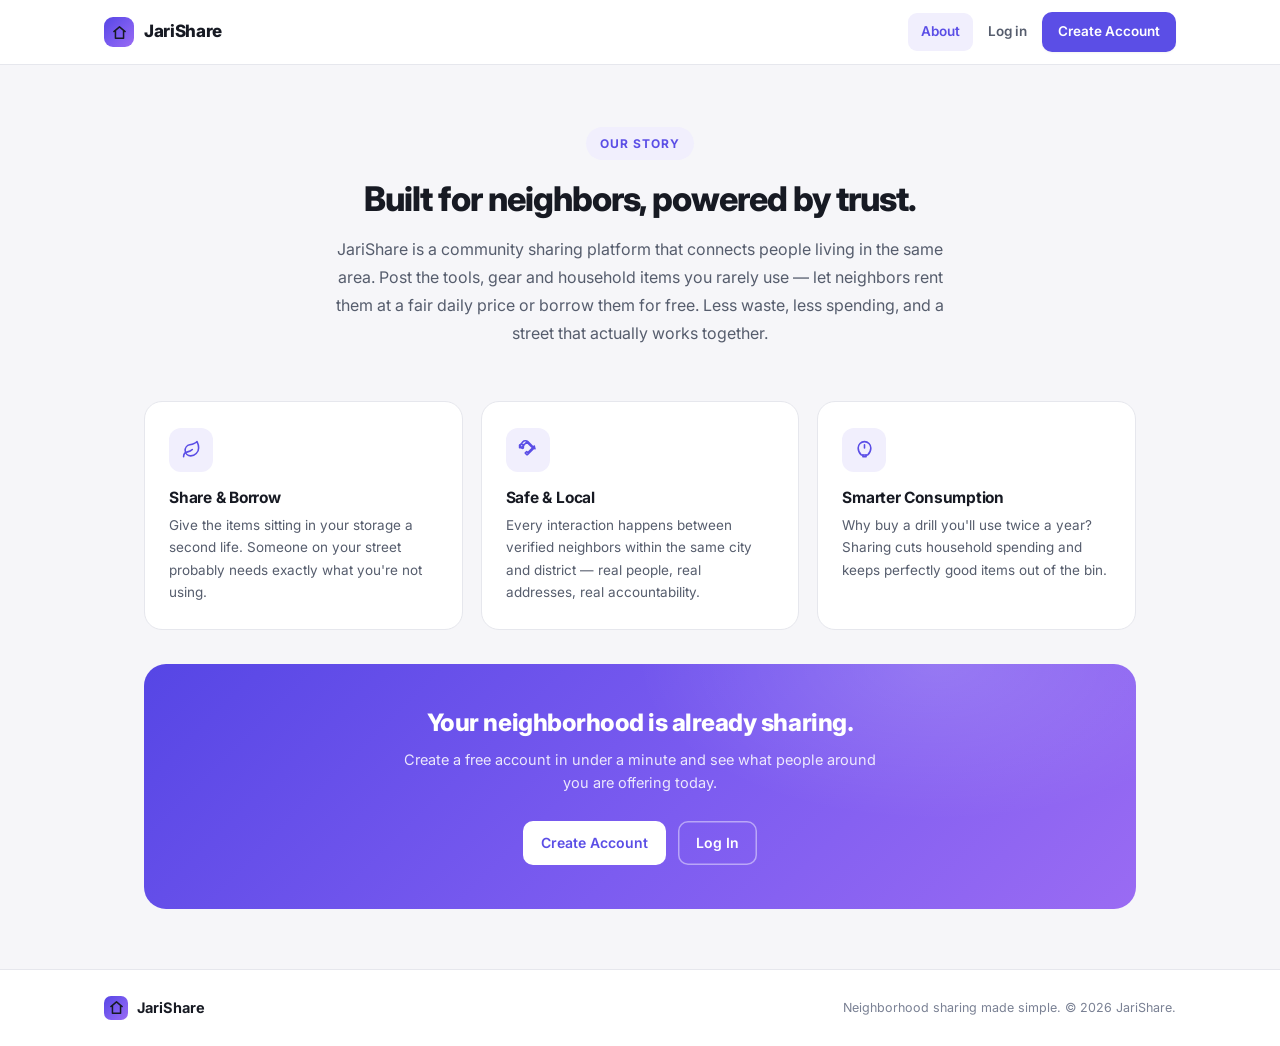
==== about.html @ c6f2d4e0 "Redesign JariShare UI/UX: professional design system, toast/modal flows, working item lifecycle" ====
<!DOCTYPE html>
<html lang="en" dir="ltr">
<head>
  <meta charset="UTF-8">
  <meta name="viewport" content="width=device-width, initial-scale=1.0">
  <title>JariShare — About</title>
  <link rel="icon" href="data:image/svg+xml,%3Csvg xmlns='http://www.w3.org/2000/svg' viewBox='0 0 32 32'%3E%3Crect width='32' height='32' rx='8' fill='%235B4EE6'/%3E%3Cpath d='M8 14.5 16 8l8 6.5M10.5 13.5V24h11V13.5' stroke='white' stroke-width='2.2' fill='none' stroke-linecap='round' stroke-linejoin='round'/%3E%3C/svg%3E">
  <link rel="preconnect" href="https://fonts.googleapis.com">
  <link rel="preconnect" href="https://fonts.gstatic.com" crossorigin>
  <link href="https://fonts.googleapis.com/css2?family=Inter:wght@400;500;600;700;800&display=swap" rel="stylesheet">
  <link rel="stylesheet" href="style.css">
</head>
<body>

  <main style="width:100%;max-width:1040px;margin:0 auto;padding:10px 24px 60px;flex:1">

    <!-- Hero -->
    <section class="about-hero">
      <span class="about-kicker">Our Story</span>
      <h1 class="about-title">Built for neighbors, powered by trust.</h1>
      <p class="about-lead">
        JariShare is a community sharing platform that connects people living in the same area.
        Post the tools, gear and household items you rarely use — let neighbors rent them at a fair
        daily price or borrow them for free. Less waste, less spending, and a street that actually works together.
      </p>
    </section>

    <!-- Values -->
    <section class="values-grid">
      <div class="value-card">
        <div class="value-icon">
          <svg width="19" height="19" viewBox="0 0 24 24" fill="none" stroke="currentColor" stroke-width="2" stroke-linecap="round" stroke-linejoin="round"><path d="M11 20A7 7 0 0 1 9.8 6.1C15.5 5 17 4.48 19 2c1 2 2 4.18 2 8 0 5.5-4.78 10-10 10Z"/><path d="M2 21c0-3 1.85-5.36 5.08-6C9.5 14.52 12 13 13 12"/></svg>
        </div>
        <h3 class="value-title">Share &amp; Borrow</h3>
        <p class="value-text">Give the items sitting in your storage a second life. Someone on your street probably needs exactly what you're not using.</p>
      </div>

      <div class="value-card">
        <div class="value-icon">
          <svg width="19" height="19" viewBox="0 0 24 24" fill="none" stroke="currentColor" stroke-width="2" stroke-linecap="round" stroke-linejoin="round"><path d="M3.09 5.75c-.62 0-1.13.45-1.13 1 0 .23.09.45.26.62l2.96 2.96c.17.17.39.26.62.26.55 0 1-.51 1-1.13V5.75Z"/><path d="m21.44 11.05-9-9C11.99 1.6 10.91 1 9.5 1h-.55C7.78 1 6.8 1.5 6.19 2.28L2 7.5V9.75h2.25L11 2.5l7.5 7.5-6 6-1.5-1.5-1.94 1.94 1.72 1.72c.4.39 1.03.39 1.42 0l8.24-8.24c.55-.55.55-1.87 0-2.37Z"/></svg>
        </div>
        <h3 class="value-title">Safe &amp; Local</h3>
        <p class="value-text">Every interaction happens between verified neighbors within the same city and district — real people, real addresses, real accountability.</p>
      </div>

      <div class="value-card">
        <div class="value-icon">
          <svg width="19" height="19" viewBox="0 0 24 24" fill="none" stroke="currentColor" stroke-width="2" stroke-linecap="round" stroke-linejoin="round"><path d="M12 2a8 8 0 0 0-8 8c0 4 2 7 4 9h8c2-2 4-5 4-9a8 8 0 0 0-8-8Z"/><path d="M10 19v2h4v-2M12 6v4"/></svg>
        </div>
        <h3 class="value-title">Smarter Consumption</h3>
        <p class="value-text">Why buy a drill you'll use twice a year? Sharing cuts household spending and keeps perfectly good items out of the bin.</p>
      </div>
    </section>

    <!-- CTA -->
    <section class="about-cta">
      <h2 class="cta-title">Your neighborhood is already sharing.</h2>
      <p class="cta-text">Create a free account in under a minute and see what people around you are offering today.</p>
      <div class="cta-actions">
        <a class="btn cta-btn-light" href="register.html">Create Account</a>
        <a class="btn cta-btn-outline" href="login.html">Log In</a>
      </div>
    </section>

  </main>

  <script src="components.js"></script>
</body>
</html>
---- style.css ----
/* ==========================================================
   JariShare Design System
   Palette: indigo primary, neutral slate scale, soft elevation
   ========================================================== */

:root {
  /* Brand */
  --primary: #5B4EE6;
  --primary-hover: #4A3DD1;
  --primary-soft: #F1EFFD;
  --primary-border: #DCD8F7;
  --gradient-brand: linear-gradient(135deg, #5646E5 0%, #7C5CF0 55%, #9A6BF3 100%);

  /* Status */
  --success: #15803D;
  --success-soft: #E7F6EC;
  --warning: #B45309;
  --warning-soft: #FEF3E2;
  --danger: #DC2626;
  --danger-soft: #FDECEC;
  --danger-border: #F8C9C9;

  /* Neutrals */
  --bg: #F6F6F9;
  --surface: #FFFFFF;
  --surface-2: #F1F2F6;
  --text-900: #171A23;
  --text-700: #3A3F4C;
  --text-600: #565D6D;
  --text-500: #7A8194;
  --text-400: #9AA1B0;
  --border: #E6E7ED;
  --border-strong: #D6D8E0;

  /* Elevation */
  --shadow-sm: 0 1px 2px rgba(23, 26, 35, 0.05);
  --shadow-md: 0 6px 18px rgba(23, 26, 35, 0.07);
  --shadow-lg: 0 14px 34px rgba(23, 26, 35, 0.11);
  --shadow-xl: 0 24px 60px rgba(37, 32, 79, 0.16);

  /* Shape */
  --r-sm: 8px;
  --r-md: 12px;
  --r-lg: 16px;
  --r-xl: 20px;
  --r-pill: 999px;

  --focus-ring: 0 0 0 3px rgba(91, 78, 230, 0.18);
}

* {
  margin: 0;
  padding: 0;
  box-sizing: border-box;
}

html { -webkit-text-size-adjust: 100%; }

body {
  font-family: "Inter", "Segoe UI", system-ui, -apple-system, sans-serif;
  background: var(--bg);
  color: var(--text-900);
  font-size: 15px;
  line-height: 1.6;
  -webkit-font-smoothing: antialiased;
  display: flex;
  flex-direction: column;
  min-height: 100vh;
}

img { display: block; max-width: 100%; }
a { color: var(--primary); }
button { font-family: inherit; }
h1, h2, h3, h4 { line-height: 1.25; letter-spacing: -0.015em; }

::selection { background: rgba(91, 78, 230, 0.2); }

/* ==========================================================
   Layout helpers
   ========================================================== */
.page-shell {
  width: 100%;
  max-width: 1040px;
  margin: 0 auto;
  padding: 34px 24px 60px;
  flex: 1;
}

.page-header {
  display: flex;
  align-items: flex-end;
  justify-content: space-between;
  gap: 18px;
  margin-bottom: 26px;
  flex-wrap: wrap;
}

.page-title { font-size: 26px; font-weight: 800; color: var(--text-900); }
.page-subtitle { font-size: 14px; color: var(--text-500); margin-top: 5px; max-width: 560px; }
.back-link {
  display: inline-flex; align-items: center; gap: 6px;
  font-size: 13px; font-weight: 600; color: var(--text-500);
  text-decoration: none; margin-bottom: 14px; transition: color .15s;
}
.back-link:hover { color: var(--primary); }

/* ==========================================================
   Buttons
   ========================================================== */
.btn {
  display: inline-flex; align-items: center; justify-content: center; gap: 8px;
  border: 0; cursor: pointer; text-decoration: none;
  padding: 11px 18px; border-radius: 10px;
  font-size: 14px; font-weight: 600; letter-spacing: 0;
  transition: background .18s, color .18s, border-color .18s, box-shadow .18s, transform .1s;
  white-space: nowrap;
}
.btn:active { transform: translateY(1px); }
.btn:focus-visible { outline: none; box-shadow: var(--focus-ring); }

.btn-primary { background: var(--primary); color: #fff; }
.btn-primary:hover { background: var(--primary-hover); box-shadow: var(--shadow-md); }
.btn-outline { background: var(--surface); color: var(--text-700); border: 1px solid var(--border-strong); }
.btn-outline:hover { border-color: var(--primary); color: var(--primary); background: var(--primary-soft); }
.btn-ghost { background: transparent; color: var(--text-600); }
.btn-ghost:hover { background: var(--surface-2); color: var(--text-900); }
.btn-danger { background: var(--danger-soft); color: var(--danger); }
.btn-danger:hover { background: #FAD9D9; }
.btn-danger-solid { background: var(--danger); color: #fff; }
.btn-danger-solid:hover { background: #C11C1C; box-shadow: var(--shadow-md); }
.btn-lg { padding: 13px 22px; font-size: 15px; border-radius: 12px; }
.btn-sm { padding: 8px 14px; font-size: 13px; border-radius: 9px; }
.btn-block { width: 100%; }

/* ==========================================================
   Forms
   ========================================================== */
.field { margin-bottom: 16px; }
.label { display: block; font-size: 13px; font-weight: 600; color: var(--text-800, #26292f); margin-bottom: 7px; }
.label .req { color: var(--text-400); font-weight: 500; }

.input, .select, .textarea {
  width: 100%; padding: 11px 13px;
  border: 1px solid var(--border-strong); border-radius: 10px;
  background: #FBFBFD; color: var(--text-900);
  font-size: 14px; font-family: inherit; outline: none;
  transition: border-color .18s, box-shadow .18s, background .18s;
}
.textarea { resize: vertical; min-height: 92px; }
.input:focus, .select:focus, .textarea:focus {
  background: #fff; border-color: var(--primary); box-shadow: var(--focus-ring);
}
.input::placeholder, .textarea::placeholder { color: var(--text-400); }

.select {
  appearance: none;
  background-image: url("data:image/svg+xml,%3Csvg xmlns='http://www.w3.org/2000/svg' width='12' height='12' viewBox='0 0 24 24' fill='none' stroke='%237A8194' stroke-width='2.5' stroke-linecap='round' stroke-linejoin='round'%3E%3Cpath d='m6 9 6 6 6-6'/%3E%3C/svg%3E");
  background-repeat: no-repeat;
  background-position: right 13px center;
  padding-right: 36px;
}

.input-grid { display: grid; grid-template-columns: 1fr 1fr; gap: 14px; }
.hint { font-size: 12px; color: var(--text-500); margin-top: 6px; }

/* ==========================================================
   Cards & shared surfaces
   ========================================================== */
.card {
  background: var(--surface);
  border: 1px solid var(--border);
  border-radius: var(--r-lg);
  box-shadow: var(--shadow-sm);
}

/* ==========================================================
   Navbar (injected by components.js)
   ========================================================== */
.navbar {
  position: sticky; top: 0; z-index: 900;
  background: rgba(255, 255, 255, 0.92);
  backdrop-filter: blur(10px);
  border-bottom: 1px solid var(--border);
}
.navbar-inner {
  max-width: 1120px; margin: 0 auto; padding: 0 24px;
  height: 64px; display: flex; align-items: center; justify-content: space-between; gap: 18px;
}
.nav-brand {
  display: inline-flex; align-items: center; gap: 10px;
  font-size: 17px; font-weight: 800; color: var(--text-900); text-decoration: none;
  letter-spacing: -0.02em;
}
.brand-mark {
  width: 30px; height: 30px; border-radius: 9px;
  background: var(--gradient-brand);
  display: grid; place-items: center; flex: none;
}
.nav-links { display: flex; align-items: center; gap: 2px; flex-wrap: wrap; }
.nav-link {
  padding: 8px 13px; border-radius: 9px;
  font-size: 13.5px; font-weight: 600; color: var(--text-600); text-decoration: none;
  transition: color .15s, background .15s;
}
.nav-link:hover { color: var(--primary); background: var(--primary-soft); }
.nav-link.active { color: var(--primary); background: var(--primary-soft); }
.nav-logout {
  padding: 8px 13px; border-radius: 9px; border: 0; background: none; cursor: pointer;
  font-size: 13.5px; font-weight: 600; color: var(--text-500); transition: color .15s, background .15s;
  font-family: inherit;
}
.nav-logout:hover { color: var(--danger); background: var(--danger-soft); }
.btn-nav-add {
  padding: 9px 16px; border-radius: 10px;
  background: var(--primary); color: #fff !important;
  font-size: 13.5px; font-weight: 600; text-decoration: none;
  transition: background .18s, box-shadow .18s;
  box-shadow: var(--shadow-sm);
}
.btn-nav-add:hover { background: var(--primary-hover); box-shadow: var(--shadow-md); color: #fff !important; }
.nav-divider { width: 1px; height: 22px; background: var(--border); margin: 0 8px; }

/* ==========================================================
   Footer (injected by components.js)
   ========================================================== */
.footer { background: var(--surface); border-top: 1px solid var(--border); margin-top: auto; }
.footer-inner {
  max-width: 1120px; margin: 0 auto; padding: 26px 24px;
  display: flex; align-items: center; justify-content: space-between; gap: 14px; flex-wrap: wrap;
}
.footer-brand { display: inline-flex; align-items: center; gap: 9px; font-weight: 700; font-size: 14.5px; color: var(--text-900); }
.footer-brand .brand-mark { width: 24px; height: 24px; border-radius: 7px; }
.footer-copy { font-size: 12.5px; color: var(--text-500); }

/* ==========================================================
   Toasts (injected by components.js)
   ========================================================== */
.toast-wrap {
  position: fixed; top: 78px; right: 22px; z-index: 1400;
  display: flex; flex-direction: column; gap: 10px; pointer-events: none;
}
.toast {
  display: flex; align-items: flex-start; gap: 11px;
  min-width: 280px; max-width: 360px;
  background: var(--surface); border: 1px solid var(--border);
  border-radius: 13px; box-shadow: var(--shadow-lg);
  padding: 13px 15px;
  animation: toast-in .28s cubic-bezier(.2, .9, .3, 1.2);
  pointer-events: auto;
}
.toast.leaving { animation: toast-out .24s ease forwards; }
.toast-icon {
  width: 22px; height: 22px; border-radius: 50%; flex: none;
  display: grid; place-items: center; margin-top: 1px;
}
.toast-msg { font-size: 13.5px; font-weight: 500; color: var(--text-700); line-height: 1.45; }
.toast-success .toast-icon { background: var(--success-soft); color: var(--success); }
.toast-error .toast-icon { background: var(--danger-soft); color: var(--danger); }
.toast-info .toast-icon { background: var(--primary-soft); color: var(--primary); }
@keyframes toast-in { from { opacity: 0; transform: translateY(-8px) scale(.97); } to { opacity: 1; transform: none; } }
@keyframes toast-out { to { opacity: 0; transform: translateY(-6px); } }

/* ==========================================================
   Modal confirm (injected by components.js)
   ========================================================== */
.modal-overlay {
  position: fixed; inset: 0; z-index: 1500;
  background: rgba(18, 16, 40, 0.5);
  display: grid; place-items: center; padding: 20px;
  animation: fade-in .16s ease;
}
.modal-card {
  width: min(420px, 100%);
  background: var(--surface); border-radius: 18px;
  box-shadow: var(--shadow-xl);
  padding: 26px;
  animation: modal-in .2s cubic-bezier(.2, .9, .3, 1.15);
}
.modal-title { font-size: 17px; font-weight: 700; color: var(--text-900); }
.modal-text { font-size: 14px; color: var(--text-600); margin-top: 9px; line-height: 1.6; }
.modal-actions { display: flex; justify-content: flex-end; gap: 10px; margin-top: 24px; }
@keyframes fade-in { from { opacity: 0; } }
@keyframes modal-in { from { opacity: 0; transform: translateY(10px) scale(.98); } to { opacity: 1; transform: none; } }

/* ==========================================================
   Auth pages — Register & Login (split card)
   ========================================================== */
.auth-page {
  min-height: 100vh;
  display: grid; place-items: center;
  padding: 40px 20px;
  background:
    radial-gradient(900px 420px at 85% -10%, rgba(122, 92, 243, 0.14), transparent 60%),
    radial-gradient(700px 380px at 8% 110%, rgba(91, 78, 230, 0.10), transparent 55%),
    var(--bg);
}

.auth-card {
  display: flex;
  width: 100%; max-width: 960px;
  background: var(--surface);
  border: 1px solid var(--border);
  border-radius: 24px; overflow: hidden;
  box-shadow: var(--shadow-xl);
}

.auth-banner {
  flex: 1;
  background: var(--gradient-brand);
  color: #fff;
  padding: 46px 42px;
  display: flex; flex-direction: column;
  position: relative;
}
.auth-banner::after {
  content: ""; position: absolute; inset: 0;
  background: radial-gradient(420px 260px at 90% 0%, rgba(255,255,255,.14), transparent 65%);
  pointer-events: none;
}
.auth-brand {
  display: inline-flex; align-items: center; gap: 10px;
  font-size: 19px; font-weight: 800; letter-spacing: -0.02em;
  position: relative; z-index: 1;
}
.auth-brand .brand-mark { background: rgba(255,255,255,.18); width: 32px; height: 32px; border-radius: 10px; }
.auth-banner-main { margin-top: auto; position: relative; z-index: 1; }
.auth-banner-title { font-size: 25px; font-weight: 800; letter-spacing: -0.02em; margin-bottom: 10px; }
.auth-banner-text { font-size: 14.5px; line-height: 1.65; color: rgba(255,255,255,.88); max-width: 300px; }
.auth-points { list-style: none; margin-top: 26px; display: flex; flex-direction: column; gap: 13px; position: relative; z-index: 1; }
.auth-points li { display: flex; align-items: flex-start; gap: 10px; font-size: 13.5px; font-weight: 500; color: rgba(255,255,255,.94); }
.point-icon {
  width: 19px; height: 19px; border-radius: 50%; flex: none; margin-top: 1px;
  background: rgba(255,255,255,.18);
  display: grid; place-items: center;
}
.auth-banner-foot { margin-top: 34px; font-size: 12px; color: rgba(255,255,255,.66); position: relative; z-index: 1; }

.auth-form-side {
  flex: 1.1;
  padding: 46px 46px 40px;
  display: flex; flex-direction: column; justify-content: center;
}
.auth-title { font-size: 23px; font-weight: 800; color: var(--text-900); letter-spacing: -0.02em; }
.auth-subtitle { font-size: 14px; color: var(--text-500); margin: 6px 0 26px; }
.auth-alt {
  margin-top: 22px; font-size: 13.5px; color: var(--text-500); text-align: center;
}
.auth-alt a { color: var(--primary); font-weight: 600; text-decoration: none; }
.auth-alt a:hover { text-decoration: underline; }

/* ==========================================================
   Add Item page
   ========================================================== */
.form-card {
  width: 100%; max-width: 720px;
  margin: 0 auto;
  background: var(--surface);
  border: 1px solid var(--border);
  border-radius: var(--r-xl);
  box-shadow: var(--shadow-sm);
  padding: 32px;
}

.upload-box {
  border: 2px dashed #C9C2F4;
  background: #F8F7FF;
  border-radius: var(--r-lg);
  padding: 34px 20px;
  text-align: center;
  cursor: pointer;
  transition: border-color .18s, background .18s;
  display: block;
  margin-bottom: 16px;
}
.upload-box:hover, .upload-box.dragging { border-color: var(--primary); background: #F0EDFF; }
.upload-icon {
  width: 44px; height: 44px; margin: 0 auto 12px;
  border-radius: 50%;
  background: var(--primary-soft); color: var(--primary);
  display: grid; place-items: center;
}
.upload-title { font-size: 14px; font-weight: 700; color: var(--primary); }
.upload-hint { font-size: 12.5px; color: var(--text-500); margin-top: 5px; }
.preview-row { display: flex; align-items: center; gap: 12px; margin: -6px 0 18px; }
.image-preview {
  width: 88px; height: 88px;
  border-radius: var(--r-md); object-fit: cover;
  border: 1px solid var(--border);
  background: var(--surface-2);
}
.preview-name { font-size: 13px; font-weight: 600; color: var(--text-700); }
.preview-meta { font-size: 12px; color: var(--text-500); margin-top: 3px; }

/* ==========================================================
   My Items page
   ========================================================== */
.tabs {
  display: inline-flex;
  background: var(--surface-2);
  border-radius: 12px;
  padding: 4px; gap: 2px;
  margin-bottom: 22px;
}
.tab {
  border: 0; background: transparent; cursor: pointer;
  padding: 8px 16px; border-radius: 9px;
  font-size: 13px; font-weight: 600; color: var(--text-600);
  transition: color .15s;
  display: inline-flex; align-items: center; gap: 7px;
  font-family: inherit;
}
.tab:hover { color: var(--text-900); }
.tab.active { background: var(--surface); color: var(--text-900); box-shadow: var(--shadow-sm); }
.tab .dot { width: 8px; height: 8px; border-radius: 50%; display: inline-block; }
.dot-all { background: var(--text-400); }
.dot-active { background: #22C55E; }
.dot-pending { background: #F59E0B; }
.dot-unavailable { background: #B6BCC9; }

.items-list { display: flex; flex-direction: column; gap: 12px; }
.item-card {
  display: flex; align-items: center; gap: 16px;
  background: var(--surface);
  border: 1px solid var(--border);
  border-radius: var(--r-lg);
  padding: 14px 16px;
  transition: box-shadow .18s, border-color .18s;
}
.item-card:hover { border-color: var(--primary-border); box-shadow: var(--shadow-md); }
.item-thumb {
  width: 64px; height: 64px; flex: none;
  border-radius: var(--r-md); object-fit: cover;
  background: var(--surface-2);
  border: 1px solid var(--border);
}
.item-info { flex: 1; min-width: 0; }
.item-name { font-size: 15px; font-weight: 700; color: var(--text-900); overflow: hidden; text-overflow: ellipsis; white-space: nowrap; }
.item-price { font-size: 13px; font-weight: 700; color: var(--primary); margin-top: 3px; }
.item-cat { font-size: 12px; color: var(--text-500); margin-top: 2px; }

.status-select {
  border: 0; cursor: pointer;
  padding: 8px 32px 8px 30px;
  border-radius: var(--r-pill);
  font-size: 12.5px; font-weight: 700; font-family: inherit;
  appearance: none;
  background-repeat: no-repeat;
  background-position: right 12px center;
  background-size: 11px;
  transition: filter .15s;
}
.status-select:hover { filter: brightness(.97); }
.status-select:focus-visible { outline: none; box-shadow: var(--focus-ring); }
.st-active {
  background-color: var(--success-soft); color: var(--success);
  background-image: url("data:image/svg+xml,%3Csvg xmlns='http://www.w3.org/2000/svg' width='11' height='11' viewBox='0 0 24 24' fill='none' stroke='%2315803D' stroke-width='3' stroke-linecap='round' stroke-linejoin='round'%3E%3Cpath d='m6 9 6 6 6-6'/%3E%3C/svg%3E");
}
.st-pending {
  background-color: var(--warning-soft); color: var(--warning);
  background-image: url("data:image/svg+xml,%3Csvg xmlns='http://www.w3.org/2000/svg' width='11' height='11' viewBox='0 0 24 24' fill='none' stroke='%23B45309' stroke-width='3' stroke-linecap='round' stroke-linejoin='round'%3E%3Cpath d='m6 9 6 6 6-6'/%3E%3C/svg%3E");
}
.st-unavailable {
  background-color: #EEF0F4; color: #5B6472;
  background-image: url("data:image/svg+xml,%3Csvg xmlns='http://www.w3.org/2000/svg' width='11' height='11' viewBox='0 0 24 24' fill='none' stroke='%235B6472' stroke-width='3' stroke-linecap='round' stroke-linejoin='round'%3E%3Cpath d='m6 9 6 6 6-6'/%3E%3C/svg%3E");
}

.item-actions { display: flex; gap: 8px; }
.icon-btn {
  width: 34px; height: 34px; flex: none;
  border: 1px solid var(--border-strong); border-radius: 10px;
  background: var(--surface); color: var(--text-500);
  display: grid; place-items: center;
  cursor: pointer; transition: color .15s, border-color .15s, background .15s;
}
.icon-btn:hover { color: var(--primary); border-color: var(--primary-border); background: var(--primary-soft); }
.icon-btn.danger:hover { color: var(--danger); border-color: var(--danger-border); background: var(--danger-soft); }
.icon-btn:focus-visible { outline: none; box-shadow: var(--focus-ring); }

/* Empty state */
.empty-state {
  border: 1.5px dashed var(--border-strong);
  border-radius: var(--r-lg);
  background: rgba(255, 255, 255, 0.6);
  padding: 48px 24px;
  text-align: center;
}
.empty-icon {
  width: 52px; height: 52px; margin: 0 auto 14px;
  border-radius: 50%;
  background: var(--surface-2); color: var(--text-400);
  display: grid; place-items: center;
}
.empty-title { font-size: 15.5px; font-weight: 700; color: var(--text-800, #26292f); }
.empty-text { font-size: 13.5px; color: var(--text-500); margin-top: 6px; }
.empty-action { margin-top: 20px; }

/* ==========================================================
   Dashboard
   ========================================================== */
.dash {
  display: flex;
  width: 100%;
  max-width: 1120px; margin: 0 auto;
  padding: 0 24px;
  gap: 30px;
  flex: 1;
  min-height: calc(100vh - 65px);
}
.sidebar {
  width: 246px; flex: none;
  padding: 26px 0 30px;
  display: flex; flex-direction: column;
}
.side-user { display: flex; align-items: center; gap: 12px; padding: 0 4px 20px; border-bottom: 1px solid var(--border); margin-bottom: 14px; }
.side-avatar {
  width: 42px; height: 42px; flex: none;
  border-radius: 50%;
  background: var(--gradient-brand);
  color: #fff; font-size: 15px; font-weight: 700;
  display: grid; place-items: center;
}
.side-name { font-size: 14px; font-weight: 700; color: var(--text-900); }
.side-email { font-size: 12px; color: var(--text-500); overflow: hidden; text-overflow: ellipsis; max-width: 150px; }
.side-menu { display: flex; flex-direction: column; gap: 3px; }
.menu-item {
  display: flex; align-items: center; gap: 11px;
  padding: 10px 12px; border-radius: 10px;
  font-size: 13.5px; font-weight: 600; color: var(--text-700);
  text-decoration: none;
  transition: background .15s, color .15s;
}
.menu-item svg { flex: none; color: var(--text-500); transition: color .15s; }
.menu-item:hover { background: var(--surface-2); color: var(--text-900); }
.menu-item:hover svg { color: var(--text-700); }
.menu-item.active { background: var(--primary-soft); color: var(--primary); }
.menu-item.active svg { color: var(--primary); }
.side-logout {
  margin-top: auto;
  display: flex; align-items: center; gap: 11px;
  padding: 10px 12px; border-radius: 10px;
  font-size: 13.5px; font-weight: 600;
  color: var(--text-500); background: none; border: 0; cursor: pointer;
  transition: background .15s, color .15s;
  font-family: inherit;
}
.side-logout:hover { background: var(--danger-soft); color: var(--danger); }

.dash-main { flex: 1; padding: 26px 0 50px; min-width: 0; }
.dash-title { font-size: 25px; font-weight: 800; color: var(--text-900); letter-spacing: -0.02em; }
.dash-subtitle { font-size: 14px; color: var(--text-500); margin: 5px 0 26px; }

.stats-grid {
  display: grid; grid-template-columns: repeat(3, 1fr); gap: 16px;
  margin-bottom: 26px;
}
.stat-card {
  background: var(--surface);
  border: 1px solid var(--border);
  border-radius: var(--r-lg);
  padding: 20px;
  display: flex; flex-direction: column; gap: 12px;
  transition: box-shadow .18s, border-color .18s;
}
.stat-card:hover { border-color: var(--primary-border); box-shadow: var(--shadow-md); }
.stat-head { display: flex; align-items: center; justify-content: space-between; }
.stat-label { font-size: 12.5px; font-weight: 600; color: var(--text-500); }
.stat-icon {
  width: 38px; height: 38px; border-radius: 11px;
  display: grid; place-items: center;
}
.stat-icon.primary { background: var(--primary-soft); color: var(--primary); }
.stat-icon.success { background: var(--success-soft); color: var(--success); }
.stat-icon.warning { background: var(--warning-soft); color: var(--warning); }
.stat-value { font-size: 28px; font-weight: 800; color: var(--text-900); letter-spacing: -0.02em; }
.stat-note { font-size: 12px; color: var(--text-400); }

.activity-card {
  background: var(--surface);
  border: 1px solid var(--border);
  border-radius: var(--r-lg);
  padding: 22px 24px;
}
.activity-head { display: flex; align-items: center; justify-content: space-between; margin-bottom: 8px; }
.activity-title { font-size: 15px; font-weight: 700; color: var(--text-900); }
.activity-link { font-size: 12.5px; font-weight: 600; color: var(--primary); text-decoration: none; }
.activity-row {
  display: flex; align-items: flex-start; gap: 12px;
  padding: 13px 0; border-bottom: 1px solid var(--border);
}
.activity-row:last-child { border-bottom: 0; }
.act-dot { width: 8px; height: 8px; border-radius: 50%; background: var(--primary); flex: none; margin-top: 7px; }
.act-text { font-size: 13.5px; color: var(--text-700); line-height: 1.5; }
.act-time { font-size: 12px; color: var(--text-400); margin-top: 2px; }

/* ==========================================================
   Messages & notifications
   ========================================================== */
.msg-row {
  display: flex; align-items: flex-start; gap: 14px;
  padding: 15px 4px;
  border-bottom: 1px solid var(--border);
}
.msg-row:last-child { border-bottom: 0; }
.msg-avatar {
  width: 42px; height: 42px; flex: none;
  border-radius: 50%;
  background: var(--surface-2);
  color: var(--text-600); font-size: 14px; font-weight: 700;
  display: grid; place-items: center;
}
.msg-avatar.accent { background: var(--primary-soft); color: var(--primary); }
.msg-body { flex: 1; min-width: 0; }
.msg-name { font-size: 14px; font-weight: 700; color: var(--text-900); }
.msg-text { font-size: 13.5px; color: var(--text-600); margin-top: 3px; line-height: 1.5; }
.msg-time { font-size: 12px; color: var(--text-400); margin-top: 4px; }

.panels-note { font-size: 12.5px; color: var(--text-400); margin-top: 18px; text-align: center; }

/* ==========================================================
   About page
   ========================================================== */
.about-hero { text-align: center; padding: 52px 0 44px; }
.about-kicker {
  display: inline-flex; align-items: center; gap: 7px;
  font-size: 12px; font-weight: 700; letter-spacing: .08em; text-transform: uppercase;
  color: var(--primary);
  background: var(--primary-soft);
  padding: 7px 14px; border-radius: var(--r-pill);
  margin-bottom: 18px;
}
.about-title { font-size: 34px; font-weight: 800; letter-spacing: -0.03em; color: var(--text-900); }
.about-lead { font-size: 16px; color: var(--text-600); max-width: 640px; margin: 14px auto 0; line-height: 1.75; }

.values-grid {
  display: grid; grid-template-columns: repeat(3, 1fr); gap: 18px;
  margin: 10px 0 34px;
}
.value-card {
  background: var(--surface);
  border: 1px solid var(--border);
  border-radius: 18px;
  padding: 26px 24px;
  transition: box-shadow .18s, border-color .18s, transform .18s;
}
.value-card:hover { border-color: var(--primary-border); box-shadow: var(--shadow-md); transform: translateY(-2px); }
.value-icon {
  width: 44px; height: 44px; border-radius: 12px;
  background: var(--primary-soft); color: var(--primary);
  display: grid; place-items: center;
  margin-bottom: 16px;
}
.value-title { font-size: 15.5px; font-weight: 700; color: var(--text-900); }
.value-text { font-size: 13.5px; color: var(--text-600); margin-top: 7px; line-height: 1.65; }

.about-cta {
  background: var(--gradient-brand);
  border-radius: 22px;
  padding: 44px 32px;
  text-align: center;
  color: #fff;
  position: relative; overflow: hidden;
}
.about-cta::after {
  content: ""; position: absolute; inset: 0;
  background: radial-gradient(500px 260px at 80% 0%, rgba(255,255,255,.16), transparent 60%);
  pointer-events: none;
}
.cta-title { font-size: 24px; font-weight: 800; letter-spacing: -0.02em; position: relative; }
.cta-text { font-size: 14.5px; color: rgba(255,255,255,.86); margin: 10px auto 0; max-width: 480px; position: relative; }
.cta-actions { display: flex; justify-content: center; gap: 12px; margin-top: 26px; position: relative; }
.cta-btn-light { background: #fff; color: var(--primary); }
.cta-btn-light:hover { background: #F1EFFD; box-shadow: var(--shadow-lg); }
.cta-btn-outline {
  background: transparent; color: #fff;
  box-shadow: inset 0 0 0 1.5px rgba(255,255,255,.45);
}
.cta-btn-outline:hover { background: rgba(255,255,255,.12); }

/* ==========================================================
   Responsive
   ========================================================== */
[hidden] { display: none !important; }

@media (max-width: 960px) {
  .values-grid { grid-template-columns: 1fr; }
  .auth-card { flex-direction: column; max-width: 560px; }
  .auth-banner { padding: 32px 34px; }
  .auth-banner-main { margin-top: 18px; }
  .auth-points { margin-top: 18px; }
  .auth-banner-foot { margin-top: 26px; }
  .auth-form-side { padding: 34px 30px; }
  .stats-grid { grid-template-columns: 1fr; }
}

@media (max-width: 760px) {
  .navbar-inner { padding: 0 16px; height: auto; padding-top: 10px; padding-bottom: 10px; flex-wrap: wrap; }
  .dash { flex-direction: column; padding: 0 16px; gap: 0; }
  .sidebar { width: 100%; padding-top: 18px; border-bottom: 1px solid var(--border); }
  .side-menu { flex-direction: row; flex-wrap: wrap; gap: 6px; padding-bottom: 12px; }
  .side-user { border-bottom: 0; padding-bottom: 8px; }
  .dash-main { padding-top: 20px; }
  .page-shell { padding: 24px 16px 46px; }
  .input-grid { grid-template-columns: 1fr; }
  .item-card { flex-wrap: wrap; }
  .item-actions { width: 100%; justify-content: flex-end; }
  .toast-wrap { right: 12px; left: 12px; }
  .toast { max-width: none; }
}

@media (max-width: 520px) {
  .nav-links { gap: 0; }
  .navbar .nav-link { padding: 7px 9px; font-size: 12.5px; }
  .btn-nav-add { padding: 8px 12px; font-size: 12.5px; }
}
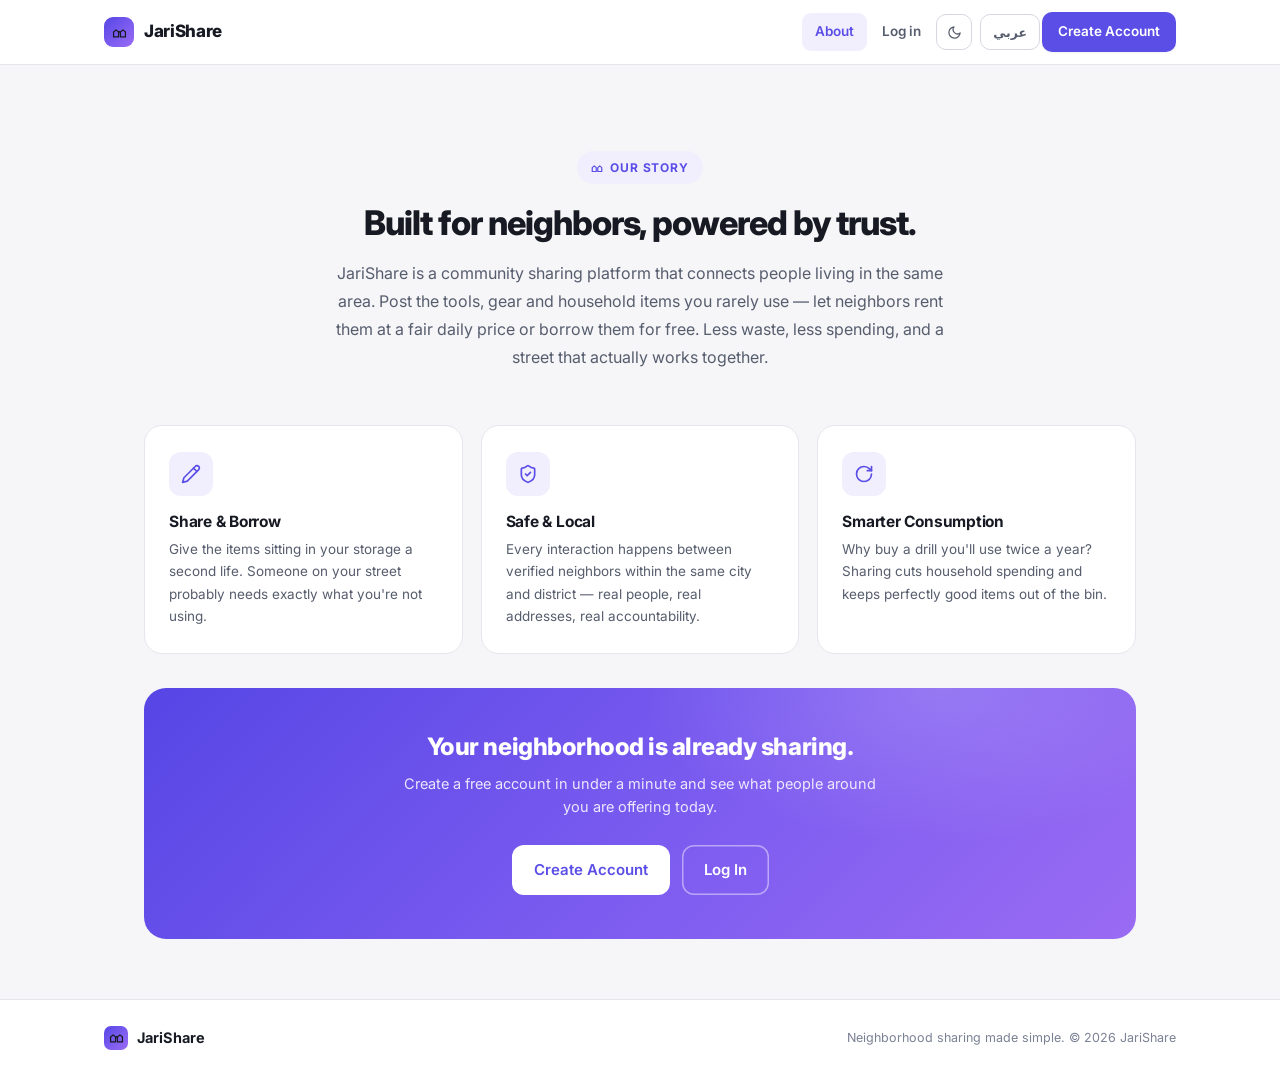
==== commit d62d304c: "Add dark/light theme, EN/AR translation with RTL, responsive nav and animated logo" ====
--- a/about.html
+++ b/about.html
@@ -4,63 +4,69 @@
   <meta charset="UTF-8">
   <meta name="viewport" content="width=device-width, initial-scale=1.0">
   <title>JariShare — About</title>
-  <link rel="icon" href="data:image/svg+xml,%3Csvg xmlns='http://www.w3.org/2000/svg' viewBox='0 0 32 32'%3E%3Crect width='32' height='32' rx='8' fill='%235B4EE6'/%3E%3Cpath d='M8 14.5 16 8l8 6.5M10.5 13.5V24h11V13.5' stroke='white' stroke-width='2.2' fill='none' stroke-linecap='round' stroke-linejoin='round'/%3E%3C/svg%3E">
+  <link rel="icon" href="data:image/svg+xml,%3Csvg xmlns='http://www.w3.org/2000/svg' viewBox='0 0 32 32'%3E%3Crect width='32' height='32' rx='8' fill='%235B4EE6'/%3E%3Cpath d='M6 16 16 8l10 8M10 15v9h12v-9' stroke='white' stroke-width='2.2' fill='none' stroke-linecap='round' stroke-linejoin='round'/%3E%3C/svg%3E">
+  <script>
+    /* Apply saved theme before first paint */
+    (function () {
+      try {
+        var t = localStorage.getItem("jariTheme");
+        if (t !== "dark" && t !== "light") t = window.matchMedia && window.matchMedia("(prefers-color-scheme: dark)").matches ? "dark" : "light";
+        document.documentElement.setAttribute("data-theme", t);
+      } catch (e) {}
+    })();
+  </script>
   <link rel="preconnect" href="https://fonts.googleapis.com">
   <link rel="preconnect" href="https://fonts.gstatic.com" crossorigin>
-  <link href="https://fonts.googleapis.com/css2?family=Inter:wght@400;500;600;700;800&display=swap" rel="stylesheet">
+  <link href="https://fonts.googleapis.com/css2?family=Cairo:wght@400;500;600;700;800&family=Inter:wght@400;500;600;700;800&display=swap" rel="stylesheet">
   <link rel="stylesheet" href="style.css">
+  <script src="lang.js"></script>
 </head>
 <body>
+  <main class="page-shell">
 
-  <main style="width:100%;max-width:1040px;margin:0 auto;padding:10px 24px 60px;flex:1">
+    <div class="about-hero">
+      <span class="about-kicker">
+        <svg width="12" height="12" viewBox="0 0 24 24" fill="none" stroke="currentColor" stroke-width="2.4" stroke-linecap="round" stroke-linejoin="round"><path d="M2.5 11.2 6.5 7.8l4 3.4V19h-8z"/><path d="M21.5 11.2 17.5 7.8l-4 3.4V19h8z"/></svg>
+        <span data-i18n="about.kicker">Our Story</span>
+      </span>
+      <h1 class="about-title" data-i18n="about.title">Built for neighbors, powered by trust.</h1>
+      <p class="about-lead" data-i18n="about.lead">JariShare is a community sharing platform that connects people living in the same area. Post the tools, gear and household items you rarely use — let neighbors rent them at a fair daily price or borrow them for free. Less waste, less spending, and a street that actually works together.</p>
+    </div>
 
-    <!-- Hero -->
-    <section class="about-hero">
-      <span class="about-kicker">Our Story</span>
-      <h1 class="about-title">Built for neighbors, powered by trust.</h1>
-      <p class="about-lead">
-        JariShare is a community sharing platform that connects people living in the same area.
-        Post the tools, gear and household items you rarely use — let neighbors rent them at a fair
-        daily price or borrow them for free. Less waste, less spending, and a street that actually works together.
-      </p>
-    </section>
+    <div class="values-grid">
+      <article class="value-card">
+        <span class="value-icon">
+          <svg width="20" height="20" viewBox="0 0 24 24" fill="none" stroke="currentColor" stroke-width="2" stroke-linecap="round" stroke-linejoin="round"><path d="M17 3a2.85 2.83 0 1 1 4 4L7.5 20.5 2 22l1.5-5.5Z"/><path d="m15 5 4 4"/></svg>
+        </span>
+        <h2 class="value-title" data-i18n="about.v1t">Share &amp; Borrow</h2>
+        <p class="value-text" data-i18n="about.v1d">Give the items sitting in your storage a second life. Someone on your street probably needs exactly what you're not using.</p>
+      </article>
 
-    <!-- Values -->
-    <section class="values-grid">
-      <div class="value-card">
-        <div class="value-icon">
-          <svg width="19" height="19" viewBox="0 0 24 24" fill="none" stroke="currentColor" stroke-width="2" stroke-linecap="round" stroke-linejoin="round"><path d="M11 20A7 7 0 0 1 9.8 6.1C15.5 5 17 4.48 19 2c1 2 2 4.18 2 8 0 5.5-4.78 10-10 10Z"/><path d="M2 21c0-3 1.85-5.36 5.08-6C9.5 14.52 12 13 13 12"/></svg>
-        </div>
-        <h3 class="value-title">Share &amp; Borrow</h3>
-        <p class="value-text">Give the items sitting in your storage a second life. Someone on your street probably needs exactly what you're not using.</p>
+      <article class="value-card">
+        <span class="value-icon">
+          <svg width="20" height="20" viewBox="0 0 24 24" fill="none" stroke="currentColor" stroke-width="2" stroke-linecap="round" stroke-linejoin="round"><path d="M20 13c0 5-3.5 7.5-7.66 8.95a1 1 0 0 1-.67-.01C7.5 20.5 4 18 4 13V6a1 1 0 0 1 1-1c2 0 4.5-1.2 6.24-2.72a1.17 1.17 0 0 1 1.52 0C14.51 3.81 17 5 19 5a1 1 0 0 1 1 1z"/><path d="m9 12 2 2 4-4"/></svg>
+        </span>
+        <h2 class="value-title" data-i18n="about.v2t">Safe &amp; Local</h2>
+        <p class="value-text" data-i18n="about.v2d">Every interaction happens between verified neighbors within the same city and district — real people, real addresses, real accountability.</p>
+      </article>
+
+      <article class="value-card">
+        <span class="value-icon">
+          <svg width="20" height="20" viewBox="0 0 24 24" fill="none" stroke="currentColor" stroke-width="2" stroke-linecap="round" stroke-linejoin="round"><path d="M21 12a9 9 0 1 1-9-9c2.52 0 4.93 1 6.74 2.74L21 8"/><path d="M21 3v5h-5"/></svg>
+        </span>
+        <h2 class="value-title" data-i18n="about.v3t">Smarter Consumption</h2>
+        <p class="value-text" data-i18n="about.v3d">Why buy a drill you'll use twice a year? Sharing cuts household spending and keeps perfectly good items out of the bin.</p>
+      </article>
+    </div>
+
+    <div class="about-cta">
+      <h2 class="cta-title" data-i18n="about.ctaTitle">Your neighborhood is already sharing.</h2>
+      <p class="cta-text" data-i18n="about.ctaText">Create a free account in under a minute and see what people around you are offering today.</p>
+      <div class="cta-actions">
+        <a class="btn btn-lg cta-btn-light" href="register.html" data-i18n="nav.createAccount">Create Account</a>
+        <a class="btn btn-lg cta-btn-outline" href="login.html" data-i18n="log.btn">Log In</a>
       </div>
-
-      <div class="value-card">
-        <div class="value-icon">
-          <svg width="19" height="19" viewBox="0 0 24 24" fill="none" stroke="currentColor" stroke-width="2" stroke-linecap="round" stroke-linejoin="round"><path d="M3.09 5.75c-.62 0-1.13.45-1.13 1 0 .23.09.45.26.62l2.96 2.96c.17.17.39.26.62.26.55 0 1-.51 1-1.13V5.75Z"/><path d="m21.44 11.05-9-9C11.99 1.6 10.91 1 9.5 1h-.55C7.78 1 6.8 1.5 6.19 2.28L2 7.5V9.75h2.25L11 2.5l7.5 7.5-6 6-1.5-1.5-1.94 1.94 1.72 1.72c.4.39 1.03.39 1.42 0l8.24-8.24c.55-.55.55-1.87 0-2.37Z"/></svg>
-        </div>
-        <h3 class="value-title">Safe &amp; Local</h3>
-        <p class="value-text">Every interaction happens between verified neighbors within the same city and district — real people, real addresses, real accountability.</p>
-      </div>
-
-      <div class="value-card">
-        <div class="value-icon">
-          <svg width="19" height="19" viewBox="0 0 24 24" fill="none" stroke="currentColor" stroke-width="2" stroke-linecap="round" stroke-linejoin="round"><path d="M12 2a8 8 0 0 0-8 8c0 4 2 7 4 9h8c2-2 4-5 4-9a8 8 0 0 0-8-8Z"/><path d="M10 19v2h4v-2M12 6v4"/></svg>
-        </div>
-        <h3 class="value-title">Smarter Consumption</h3>
-        <p class="value-text">Why buy a drill you'll use twice a year? Sharing cuts household spending and keeps perfectly good items out of the bin.</p>
-      </div>
-    </section>
-
-    <!-- CTA -->
-    <section class="about-cta">
-      <h2 class="cta-title">Your neighborhood is already sharing.</h2>
-      <p class="cta-text">Create a free account in under a minute and see what people around you are offering today.</p>
-      <div class="cta-actions">
-        <a class="btn cta-btn-light" href="register.html">Create Account</a>
-        <a class="btn cta-btn-outline" href="login.html">Log In</a>
-      </div>
-    </section>
+    </div>
 
   </main>
 
--- a/style.css
+++ b/style.css
@@ -46,6 +46,83 @@
   --r-pill: 999px;
 
   --focus-ring: 0 0 0 3px rgba(91, 78, 230, 0.18);
+
+  color-scheme: light;
+
+  /* Theme-aware component tokens (overridden in dark mode) */
+  --nav-bg: rgba(255, 255, 255, 0.92);
+  --input-bg: #FBFBFD;
+  --upload-bg: #F8F7FF;
+  --upload-bg-hover: #F0EDFF;
+  --upload-border: #C9C2F4;
+  --empty-bg: rgba(255, 255, 255, 0.6);
+  --danger-text: #DC2626;
+  --danger-soft-hover: #FAD9D9;
+
+  --select-arrow: url("data:image/svg+xml,%3Csvg xmlns='http://www.w3.org/2000/svg' width='12' height='12' viewBox='0 0 24 24' fill='none' stroke='%237A8194' stroke-width='2.5' stroke-linecap='round' stroke-linejoin='round'%3E%3Cpath d='m6 9 6 6 6-6'/%3E%3C/svg%3E");
+
+  --st-active-bg: #E7F6EC;      --st-active-fg: #15803D;
+  --st-pending-bg: #FEF3E2;     --st-pending-fg: #B45309;
+  --st-unavailable-bg: #EEF0F4; --st-unavailable-fg: #5B6472;
+  --st-active-arrow: url("data:image/svg+xml,%3Csvg xmlns='http://www.w3.org/2000/svg' width='11' height='11' viewBox='0 0 24 24' fill='none' stroke='%2315803D' stroke-width='3' stroke-linecap='round' stroke-linejoin='round'%3E%3Cpath d='m6 9 6 6 6-6'/%3E%3C/svg%3E");
+  --st-pending-arrow: url("data:image/svg+xml,%3Csvg xmlns='http://www.w3.org/2000/svg' width='11' height='11' viewBox='0 0 24 24' fill='none' stroke='%23B45309' stroke-width='3' stroke-linecap='round' stroke-linejoin='round'%3E%3Cpath d='m6 9 6 6 6-6'/%3E%3C/svg%3E");
+  --st-unavailable-arrow: url("data:image/svg+xml,%3Csvg xmlns='http://www.w3.org/2000/svg' width='11' height='11' viewBox='0 0 24 24' fill='none' stroke='%235B6472' stroke-width='3' stroke-linecap='round' stroke-linejoin='round'%3E%3Cpath d='m6 9 6 6 6-6'/%3E%3C/svg%3E");
+}
+
+/* ==========================================================
+   Dark mode
+   ========================================================== */
+[data-theme="dark"] {
+  color-scheme: dark;
+
+  --primary: #7C6FF5;
+  --primary-hover: #8F84F8;
+  --primary-soft: rgba(124, 111, 245, 0.16);
+  --primary-border: rgba(124, 111, 245, 0.4);
+
+  --bg: #101218;
+  --surface: #191C26;
+  --surface-2: #22252F;
+  --text-900: #F2F3F7;
+  --text-800: #E5E7EF;
+  --text-700: #C6CBDA;
+  --text-600: #A6ADBE;
+  --text-500: #8A91A2;
+  --text-400: #6E7486;
+  --border: #262A37;
+  --border-strong: #353A48;
+
+  --success: #4ADE80;
+  --success-soft: rgba(34, 197, 94, 0.15);
+  --warning: #FBBF24;
+  --warning-soft: rgba(245, 158, 11, 0.15);
+  --danger: #DC2626;
+  --danger-soft: rgba(220, 38, 38, 0.17);
+  --danger-border: rgba(248, 113, 113, 0.4);
+  --danger-text: #F87171;
+  --danger-soft-hover: rgba(220, 38, 38, 0.28);
+
+  --shadow-sm: 0 1px 2px rgba(0, 0, 0, 0.45);
+  --shadow-md: 0 6px 18px rgba(0, 0, 0, 0.5);
+  --shadow-lg: 0 14px 34px rgba(0, 0, 0, 0.55);
+  --shadow-xl: 0 24px 60px rgba(0, 0, 0, 0.65);
+  --focus-ring: 0 0 0 3px rgba(124, 111, 245, 0.35);
+
+  --nav-bg: rgba(17, 19, 26, 0.88);
+  --input-bg: #14161F;
+  --upload-bg: rgba(124, 111, 245, 0.07);
+  --upload-bg-hover: rgba(124, 111, 245, 0.14);
+  --upload-border: rgba(124, 111, 245, 0.5);
+  --empty-bg: rgba(255, 255, 255, 0.02);
+
+  --select-arrow: url("data:image/svg+xml,%3Csvg xmlns='http://www.w3.org/2000/svg' width='12' height='12' viewBox='0 0 24 24' fill='none' stroke='%238A91A2' stroke-width='2.5' stroke-linecap='round' stroke-linejoin='round'%3E%3Cpath d='m6 9 6 6 6-6'/%3E%3C/svg%3E");
+
+  --st-active-bg: rgba(34, 197, 94, 0.16);      --st-active-fg: #4ADE80;
+  --st-pending-bg: rgba(245, 158, 11, 0.16);    --st-pending-fg: #FBBF24;
+  --st-unavailable-bg: rgba(148, 156, 172, 0.16); --st-unavailable-fg: #98A0B3;
+  --st-active-arrow: url("data:image/svg+xml,%3Csvg xmlns='http://www.w3.org/2000/svg' width='11' height='11' viewBox='0 0 24 24' fill='none' stroke='%234ADE80' stroke-width='3' stroke-linecap='round' stroke-linejoin='round'%3E%3Cpath d='m6 9 6 6 6-6'/%3E%3C/svg%3E");
+  --st-pending-arrow: url("data:image/svg+xml,%3Csvg xmlns='http://www.w3.org/2000/svg' width='11' height='11' viewBox='0 0 24 24' fill='none' stroke='%23FBBF24' stroke-width='3' stroke-linecap='round' stroke-linejoin='round'%3E%3Cpath d='m6 9 6 6 6-6'/%3E%3C/svg%3E");
+  --st-unavailable-arrow: url("data:image/svg+xml,%3Csvg xmlns='http://www.w3.org/2000/svg' width='11' height='11' viewBox='0 0 24 24' fill='none' stroke='%2398A0B3' stroke-width='3' stroke-linecap='round' stroke-linejoin='round'%3E%3Cpath d='m6 9 6 6 6-6'/%3E%3C/svg%3E");
 }
 
 * {
@@ -66,6 +143,7 @@
   display: flex;
   flex-direction: column;
   min-height: 100vh;
+  transition: background-color .25s ease, color .25s ease;
 }
 
 img { display: block; max-width: 100%; }
@@ -142,13 +220,13 @@
 .input, .select, .textarea {
   width: 100%; padding: 11px 13px;
   border: 1px solid var(--border-strong); border-radius: 10px;
-  background: #FBFBFD; color: var(--text-900);
+  background: var(--input-bg); color: var(--text-900);
   font-size: 14px; font-family: inherit; outline: none;
   transition: border-color .18s, box-shadow .18s, background .18s;
 }
 .textarea { resize: vertical; min-height: 92px; }
 .input:focus, .select:focus, .textarea:focus {
-  background: #fff; border-color: var(--primary); box-shadow: var(--focus-ring);
+  background: var(--surface); border-color: var(--primary); box-shadow: var(--focus-ring);
 }
 .input::placeholder, .textarea::placeholder { color: var(--text-400); }
 
@@ -178,9 +256,10 @@
    ========================================================== */
 .navbar {
   position: sticky; top: 0; z-index: 900;
-  background: rgba(255, 255, 255, 0.92);
+  background: var(--nav-bg);
   backdrop-filter: blur(10px);
   border-bottom: 1px solid var(--border);
+  transition: background-color .25s ease, border-color .25s ease;
 }
 .navbar-inner {
   max-width: 1120px; margin: 0 auto; padding: 0 24px;
@@ -712,3 +791,144 @@
   .navbar .nav-link { padding: 7px 9px; font-size: 12.5px; }
   .btn-nav-add { padding: 8px 12px; font-size: 12.5px; }
 }
+
+/* ==========================================================
+   Theme & language wiring (applies over the base rules)
+   ========================================================== */
+.btn-danger { color: var(--danger-text); }
+.btn-danger:hover { background: var(--danger-soft-hover); }
+.icon-btn.danger:hover { color: var(--danger-text); }
+.nav-logout:hover, .side-logout:hover { color: var(--danger-text); }
+
+.select { background-image: var(--select-arrow); }
+.upload-box { border-color: var(--upload-border); background: var(--upload-bg); }
+.upload-box:hover, .upload-box.dragging { background: var(--upload-bg-hover); border-color: var(--primary); }
+.empty-state { background: var(--empty-bg); }
+
+.st-active { background-color: var(--st-active-bg); color: var(--st-active-fg); background-image: var(--st-active-arrow); }
+.st-pending { background-color: var(--st-pending-bg); color: var(--st-pending-fg); background-image: var(--st-pending-arrow); }
+.st-unavailable { background-color: var(--st-unavailable-bg); color: var(--st-unavailable-fg); background-image: var(--st-unavailable-arrow); }
+
+/* ==========================================================
+   Animated brand mark — an item traveling between two homes
+   ========================================================== */
+.logo-item { animation: logo-swap 2.9s ease-in-out infinite; }
+.logo-house-l { animation: logo-dim-l 2.9s ease-in-out infinite; }
+.logo-house-r { animation: logo-dim-r 2.9s ease-in-out infinite; }
+@keyframes logo-swap {
+  0%, 14%   { transform: translateX(0); }
+  43%, 57%  { transform: translateX(6.5px); }
+  86%, 100% { transform: translateX(0); }
+}
+@keyframes logo-dim-l { 0%, 14% { opacity: 1; } 43%, 57% { opacity: .4; } 86%, 100% { opacity: 1; } }
+@keyframes logo-dim-r { 0%, 14% { opacity: .4; } 43%, 57% { opacity: 1; } 86%, 100% { opacity: .4; } }
+@media (prefers-reduced-motion: reduce) {
+  .logo-item, .logo-house-l, .logo-house-r { animation: none; }
+}
+
+/* ==========================================================
+   Navbar tools — theme & language switches
+   ========================================================== */
+.nav-tools { display: flex; align-items: center; gap: 8px; }
+.theme-toggle, .lang-toggle {
+  height: 36px; min-width: 36px;
+  border: 1px solid var(--border-strong); border-radius: 10px;
+  background: transparent; color: var(--text-600);
+  display: grid; place-items: center;
+  cursor: pointer; font-family: inherit; font-size: 12.5px; font-weight: 700;
+  transition: color .18s, border-color .18s, background .18s, box-shadow .18s;
+}
+.theme-toggle { width: 36px; padding: 0; }
+.lang-toggle { padding: 0 12px; }
+.theme-toggle:hover, .lang-toggle:hover {
+  color: var(--primary); border-color: var(--primary-border); background: var(--primary-soft);
+}
+.theme-toggle:focus-visible, .lang-toggle:focus-visible { outline: none; box-shadow: var(--focus-ring); }
+
+/* ==========================================================
+   Responsive navigation — hamburger panel
+   ========================================================== */
+.nav-burger {
+  display: none;
+  width: 38px; height: 38px; flex: none;
+  border: 1px solid var(--border-strong); border-radius: 10px;
+  background: var(--surface); color: var(--text-600);
+  cursor: pointer; place-items: center;
+  transition: color .18s, border-color .18s, background .18s;
+}
+.nav-burger:hover { color: var(--primary); border-color: var(--primary-border); background: var(--primary-soft); }
+.nav-burger:focus-visible { outline: none; box-shadow: var(--focus-ring); }
+
+@media (max-width: 1020px) {
+  .navbar-inner { position: relative; }
+  .nav-burger { display: grid; }
+  .nav-links {
+    display: none;
+    position: absolute; top: calc(100% - 2px); left: 16px; right: 16px;
+    background: var(--surface);
+    border: 1px solid var(--border);
+    border-radius: 14px;
+    box-shadow: var(--shadow-lg);
+    padding: 8px; gap: 2px;
+    flex-direction: column; align-items: stretch;
+  }
+  .nav-links.open { display: flex; }
+  .nav-link { padding: 11px 14px; font-size: 14px; }
+  .nav-divider { display: none; }
+  .btn-nav-add { text-align: center; margin-top: 4px; }
+}
+
+/* ==========================================================
+   Arabic typography & RTL
+   ========================================================== */
+html[lang="ar"] body { font-family: "Cairo", "Segoe UI", Tahoma, sans-serif; }
+html[lang="ar"] * { letter-spacing: 0; }
+
+[dir="rtl"] .select { background-position: left 13px center; padding-left: 36px; padding-right: 13px; }
+[dir="rtl"] .status-select { background-position: left 10px center; padding-left: 30px; padding-right: 15px; }
+[dir="rtl"] .back-link svg { transform: scaleX(-1); }
+[dir="rtl"] .toast-wrap { right: auto; left: 22px; }
+[dir="rtl"] .nav-logout { text-align: right; }
+
+/* ==========================================================
+   Phones & small tablets
+   ========================================================== */
+@media (max-width: 640px) {
+  .page-title, .dash-title { font-size: 21px; }
+  .about-title { font-size: 25px; }
+
+  .auth-title { font-size: 20px; }
+  .auth-banner-title { font-size: 20px; }
+  .form-card { padding: 22px 18px; }
+  .tabs { max-width: 100%; overflow-x: auto; -webkit-overflow-scrolling: touch; scrollbar-width: none; }
+  .tabs::-webkit-scrollbar { display: none; }
+  .item-card { flex-wrap: wrap; }
+  .item-info { flex-basis: calc(100% - 96px); }
+  .item-actions { width: 100%; justify-content: flex-end; }
+  .status-select { flex: 1; text-align: center; }
+  .icon-btn { width: 40px; height: 40px; }
+  .dash-main { padding-top: 16px; }
+  .page-header { align-items: flex-start; }
+  .empty-state { padding: 38px 16px; }
+  .activity-card { padding: 18px; }
+  .stat-card { padding: 17px; }
+  .stat-value { font-size: 24px; }
+  .footer-inner { justify-content: center; text-align: center; flex-direction: column; gap: 6px; }
+  .navbar-inner { padding-left: 12px; padding-right: 12px; }
+}
+
+/* ==========================================================
+   Add Item — price input & upload text layout
+   ========================================================== */
+.upload-box { position: relative; }
+.upload-text { display: flex; flex-direction: column; align-items: center; gap: 5px; margin-top: 14px; }
+
+.price-row { position: relative; width: 100%; }
+.price-row .input { padding-right: 58px; }
+.price-unit {
+  position: absolute; right: 14px; top: 50%; transform: translateY(-50%);
+  font-size: 13px; font-weight: 600; color: var(--text-500);
+  pointer-events: none;
+}
+[dir="rtl"] .price-row .input { padding-right: 13px; padding-left: 58px; }
+[dir="rtl"] .price-unit { right: auto; left: 14px; }
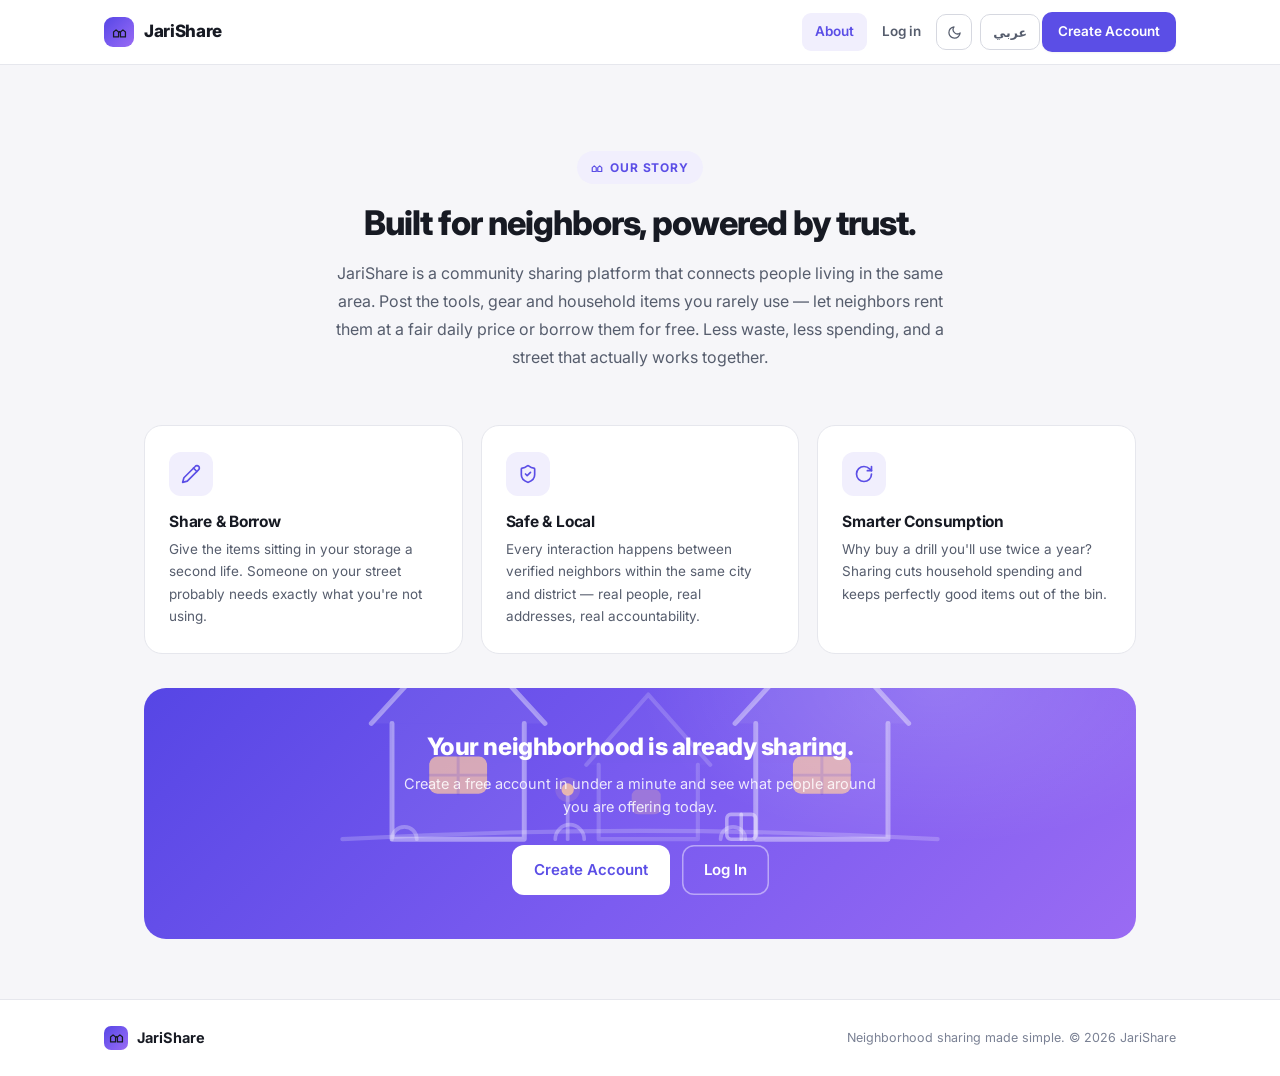
==== commit f862c403: "Polish auth banner scene, dashboard stat cards, and about CTA; verify Arabic strings" ====
--- a/about.html
+++ b/about.html
@@ -60,6 +60,65 @@
     </div>
 
     <div class="about-cta">
+      <svg class="banner-scene" viewBox="0 0 480 400" preserveAspectRatio="xMidYMax slice" aria-hidden="true" fill="none" stroke-linecap="round" stroke-linejoin="round">
+        <path d="M96 352Q240 344 384 352" stroke="#fff" stroke-opacity=".22" stroke-width="2"/>
+        <path d="M199 352a7 7 0 0 1 14 0M279 352a6 6 0 0 1 12 0M120 352a6 6 0 0 1 12 0" stroke="#fff" stroke-opacity=".3" stroke-width="1.8"/>
+        <g>
+          <circle cx="205" cy="328" r="6" fill="#FFC9A3" opacity=".14"/>
+          <path d="M205 352v-21" stroke="#fff" stroke-opacity=".3" stroke-width="1.8"/>
+          <circle cx="205" cy="328" r="3" fill="#FFC9A3" opacity=".85"/>
+        </g>
+        <g stroke="#fff" stroke-opacity=".45" stroke-width="1.7">
+          <rect x="282" y="340" width="14" height="12" rx="2"/>
+          <path d="M289 340v12"/>
+        </g>
+        <g stroke="#fff" stroke-opacity=".38" stroke-width="2" opacity=".5">
+          <path d="M220 316v36h48v-36" fill="rgba(255,255,255,.05)"/>
+          <path d="M214 316l30-34 30 34" fill="rgba(255,255,255,.05)"/>
+          <rect class="sc-window" x="236" y="328" width="14" height="12" rx="3" fill="#FFC9A3" stroke="none" opacity=".55"/>
+        </g>
+        <g class="sc-float">
+          <rect x="112" y="206" width="58" height="48" rx="11" fill="rgba(255,255,255,.10)" stroke="rgba(255,255,255,.42)" stroke-width="1.6"/>
+          <rect x="121" y="222" width="15" height="12" rx="2.5" stroke="#fff" stroke-opacity=".72" stroke-width="1.8"/>
+          <path d="M121 227h15M128.5 222v12" stroke="#fff" stroke-opacity=".5" stroke-width="1.4"/>
+          <rect x="143" y="223" width="19" height="5" rx="2.5" fill="#fff" opacity=".42"/>
+          <rect x="143" y="232" width="12" height="5" rx="2.5" fill="#fff" opacity=".3"/>
+        </g>
+        <g>
+          <circle cx="170" cy="208" r="8.5" fill="#fff" opacity=".95"/>
+          <circle cx="170" cy="206.2" r="2" fill="#6C63D2"/>
+          <path d="M166.6 213c.4-2.2 1.9-3.2 3.4-3.2s3 1 3.4 3.2z" fill="#6C63D2"/>
+        </g>
+        <g class="sc-float sc-float2">
+          <rect x="310" y="204" width="58" height="48" rx="11" fill="rgba(255,255,255,.10)" stroke="rgba(255,255,255,.42)" stroke-width="1.6"/>
+          <path d="M317 234h18l-4-10h-10z M326 234v5 M322 241h8" stroke="#fff" stroke-opacity=".72" stroke-width="1.8"/>
+          <rect x="341" y="223" width="19" height="5" rx="2.5" fill="#fff" opacity=".42"/>
+          <rect x="341" y="232" width="12" height="5" rx="2.5" fill="#fff" opacity=".3"/>
+        </g>
+        <g>
+          <circle cx="368" cy="206" r="8.5" fill="#fff" opacity=".95"/>
+          <circle cx="368" cy="204.2" r="2" fill="#6C63D2"/>
+          <path d="M364.6 211c.4-2.2 1.9-3.2 3.4-3.2s3 1 3.4 3.2z" fill="#6C63D2"/>
+        </g>
+        <g stroke="#fff" stroke-opacity=".42" stroke-width="2.4">
+          <path d="M120 296v56h64v-56" fill="rgba(255,255,255,.06)"/>
+          <path d="M110 296l42-46 42 46" fill="rgba(255,255,255,.06)"/>
+          <rect class="sc-window" x="138" y="312" width="28" height="18" rx="4" fill="#FFC9A3" stroke="none" opacity=".75"/>
+          <path d="M152 312v18M138 321h28" stroke="rgba(104,72,205,.5)" stroke-width="1.4"/>
+        </g>
+        <g stroke="#fff" stroke-opacity=".42" stroke-width="2.4">
+          <path d="M296 296v56h64v-56" fill="rgba(255,255,255,.06)"/>
+          <path d="M286 296l42-46 42 46" fill="rgba(255,255,255,.06)"/>
+          <rect class="sc-window" x="314" y="312" width="28" height="18" rx="4" fill="#FFC9A3" stroke="none" opacity=".75"/>
+          <path d="M328 312v18M314 321h28" stroke="rgba(104,72,205,.5)" stroke-width="1.4"/>
+        </g>
+        <path class="sc-route" d="M152 246Q240 216 328 246" stroke="#fff" stroke-opacity=".38" stroke-dasharray="1 9" stroke-width="2"/>
+        <g class="sc-item">
+          <rect x="-8" y="-7" width="16" height="14" rx="3.5" stroke="#fff" stroke-width="2"/>
+          <path d="M0 -7v14" stroke="#fff" stroke-width="1.6"/>
+        </g>
+      </svg>
+
       <h2 class="cta-title" data-i18n="about.ctaTitle">Your neighborhood is already sharing.</h2>
       <p class="cta-text" data-i18n="about.ctaText">Create a free account in under a minute and see what people around you are offering today.</p>
       <div class="cta-actions">
--- a/style.css
+++ b/style.css
@@ -633,25 +633,51 @@
   margin-bottom: 26px;
 }
 .stat-card {
+  --stat-accent: var(--primary);
   background: var(--surface);
   border: 1px solid var(--border);
-  border-radius: var(--r-lg);
-  padding: 20px;
-  display: flex; flex-direction: column; gap: 12px;
-  transition: box-shadow .18s, border-color .18s;
-}
-.stat-card:hover { border-color: var(--primary-border); box-shadow: var(--shadow-md); }
-.stat-head { display: flex; align-items: center; justify-content: space-between; }
+  border-radius: 16px;
+  padding: 18px 20px 20px;
+  display: flex; flex-direction: column; gap: 10px;
+  position: relative;
+  overflow: hidden;
+  text-decoration: none;
+  transition: box-shadow .18s, border-color .18s, transform .18s;
+}
+.stat-card::before {
+  content: ""; position: absolute;
+  inset-block: 0; inset-inline-start: 0;
+  width: 3px;
+  background: linear-gradient(to bottom, transparent, var(--stat-accent) 18%, var(--stat-accent) 82%, transparent);
+  opacity: 0;
+  transition: opacity .18s;
+}
+.stat-card.ok { --stat-accent: var(--success); }
+.stat-card.warn { --stat-accent: var(--warning); }
+.stat-card:hover { border-color: var(--primary-border); box-shadow: var(--shadow-md); transform: translateY(-2px); }
+.stat-card:hover::before { opacity: 1; }
+.stat-head { display: flex; align-items: center; justify-content: space-between; gap: 10px; }
 .stat-label { font-size: 12.5px; font-weight: 600; color: var(--text-500); }
 .stat-icon {
   width: 38px; height: 38px; border-radius: 11px;
   display: grid; place-items: center;
-}
+  transition: transform .18s;
+}
+.stat-card:hover .stat-icon { transform: scale(1.06); }
 .stat-icon.primary { background: var(--primary-soft); color: var(--primary); }
 .stat-icon.success { background: var(--success-soft); color: var(--success); }
 .stat-icon.warning { background: var(--warning-soft); color: var(--warning); }
-.stat-value { font-size: 28px; font-weight: 800; color: var(--text-900); letter-spacing: -0.02em; }
-.stat-note { font-size: 12px; color: var(--text-400); }
+.stat-value { font-size: 30px; font-weight: 800; color: var(--text-900); letter-spacing: -0.02em; line-height: 1.05; }
+.stat-note {
+  font-size: 12px; color: var(--text-400);
+  display: inline-flex; align-items: center; gap: 7px;
+}
+.stat-note::before {
+  content: ""; flex: none;
+  width: 7px; height: 7px; border-radius: 50%;
+  background: var(--stat-accent);
+  opacity: .85;
+}
 
 .activity-card {
   background: var(--surface);
@@ -744,6 +770,7 @@
   background: radial-gradient(500px 260px at 80% 0%, rgba(255,255,255,.16), transparent 60%);
   pointer-events: none;
 }
+.about-cta .banner-scene { opacity: .95; }
 .cta-title { font-size: 24px; font-weight: 800; letter-spacing: -0.02em; position: relative; }
 .cta-text { font-size: 14.5px; color: rgba(255,255,255,.86); margin: 10px auto 0; max-width: 480px; position: relative; }
 .cta-actions { display: flex; justify-content: center; gap: 12px; margin-top: 26px; position: relative; }
@@ -932,3 +959,177 @@
 }
 [dir="rtl"] .price-row .input { padding-right: 13px; padding-left: 58px; }
 [dir="rtl"] .price-unit { right: auto; left: 14px; }
+
+/* ==========================================================
+   Auth pages — v2 polish
+   ========================================================== */
+.banner-glow {
+  position: absolute; border-radius: 50%;
+  filter: blur(64px); pointer-events: none;
+}
+.banner-glow.g1 { width: 230px; height: 230px; background: rgba(163, 118, 255, .55); top: -80px; inset-inline-start: -70px; }
+.banner-glow.g2 { width: 270px; height: 270px; background: rgba(64, 52, 200, .45); bottom: -100px; inset-inline-end: -80px; }
+.banner-scene {
+  position: absolute; inset: 0; width: 100%; height: 100%;
+  color: #fff; pointer-events: none;
+}
+.sc-item { transform: translate(150px, 248px); opacity: 0; }
+
+/* Scene animation — anchored to the banner bottom, never fights the copy.
+   Reduced motion keeps everything static. */
+@media (prefers-reduced-motion: no-preference) {
+  .sc-route { animation: scRoute 1.15s linear infinite; }
+  .sc-window { animation: scBlink 7.5s ease-in-out infinite; }
+  .sc-window.d2 { animation-delay: 2.5s; }
+  .sc-window.d3 { animation-delay: 5s; }
+  .sc-float { animation: scFloat 6s ease-in-out infinite alternate; }
+  .sc-float2 { animation-duration: 7.4s; animation-delay: 1.3s; }
+  .sc-item { animation: scItemPass 7.5s cubic-bezier(.45,.05,.35,1) infinite; }
+
+  /* Dotted trail keeps flowing */
+  @keyframes scRoute { to { stroke-dashoffset: -10; } }
+  @keyframes scBlink {
+    0%, 8% { opacity: .25; }
+    14%, 34% { opacity: .95; }
+    48%, 100% { opacity: .25; }
+  }
+  /* Listing cards hover gently like in the brand illustration */
+  @keyframes scFloat {
+    from { transform: translateY(-3px); }
+    to   { transform: translateY(3px); }
+  }
+  /* The shared item hops from one neighbor's house to the other */
+  @keyframes scItemPass {
+    0%   { transform: translate(150px, 248px) scale(.5); opacity: 0; }
+    12%  { transform: translate(163px, 240px) scale(.95); opacity: 1; }
+    50%  { transform: translate(240px, 231px) scale(1.03); opacity: 1; }
+    88%  { transform: translate(317px, 240px) scale(.95); opacity: 1; }
+    96%  { transform: translate(328px, 246px) scale(.6); opacity: 0; }
+    100% { transform: translate(330px, 248px) scale(.5); opacity: 0; }
+  }
+}
+.banner-badge {
+  display: inline-flex; align-items: center; gap: 7px;
+  padding: 6px 13px; border-radius: 999px;
+  background: rgba(255, 255, 255, .14);
+  border: 1px solid rgba(255, 255, 255, .18);
+  font-size: 11.5px; font-weight: 700; letter-spacing: .02em;
+  color: rgba(255, 255, 255, .95);
+  margin-bottom: 16px;
+}
+.banner-badge svg { flex: none; }
+.banner-stats { display: flex; gap: 10px; margin-top: 26px; position: relative; z-index: 1; }
+.banner-stat {
+  flex: 1; text-align: center;
+  background: rgba(255, 255, 255, .14);
+  border: 1px solid rgba(255, 255, 255, .3);
+  border-radius: 14px; padding: 13px 8px 11px;
+  backdrop-filter: blur(8px);
+  -webkit-backdrop-filter: blur(8px);
+}
+.banner-stat .num { display: block; font-size: 16px; font-weight: 800; letter-spacing: -0.01em; }
+.banner-stat .lbl { display: block; margin-top: 3px; font-size: 10.5px; color: rgba(255, 255, 255, .72); line-height: 1.4; }
+
+/* Inputs with leading icons (logical props = RTL-safe) */
+.input-wrap { position: relative; }
+.input-icon {
+  position: absolute; top: 50%; inset-inline-start: 13px;
+  transform: translateY(-50%);
+  color: var(--text-400); pointer-events: none;
+  display: grid; place-items: center;
+}
+.input-wrap .input { padding-inline-start: 40px; }
+.input-wrap:has(.pass-toggle) .input { padding-inline-end: 44px; }
+.pass-toggle {
+  position: absolute; top: 50%; inset-inline-end: 8px;
+  transform: translateY(-50%);
+  width: 30px; height: 30px;
+  display: grid; place-items: center;
+  background: none; border: 0; border-radius: 8px;
+  color: var(--text-400); cursor: pointer;
+  transition: color .15s ease, background .15s ease;
+}
+.pass-toggle:hover { color: var(--primary); background: rgba(91, 78, 230, .08); }
+.pass-toggle:focus-visible { outline: 2px solid var(--primary); outline-offset: 1px; }
+.input.invalid { border-color: var(--danger-border, #E5484D); }
+.input.invalid:focus { box-shadow: 0 0 0 3px rgba(229, 72, 77, .12); }
+
+/* Password strength meter */
+.strength { display: flex; gap: 5px; margin-top: 8px; }
+.strength .seg {
+  height: 5px; flex: 1; border-radius: 999px;
+  background: var(--border);
+  transition: background .25s ease;
+}
+.strength[data-score="1"] .seg:nth-child(1) { background: var(--danger); }
+.strength[data-score="2"] .seg:nth-child(-n+2) { background: var(--warning); }
+.strength[data-score="3"] .seg { background: var(--success); }
+.strength-label { margin-top: 6px; font-size: 11.5px; color: var(--text-500); transition: color .25s ease; }
+.strength-label.w1 { color: var(--danger); }
+.strength-label.w2 { color: var(--warning); }
+.strength-label.w3 { color: var(--success); }
+
+/* Button loading state */
+.btn.loading { opacity: .78; pointer-events: none; color: transparent !important; position: relative; }
+.btn.loading::after {
+  content: ""; position: absolute;
+  top: 50%; left: 50%; margin: -9px 0 0 -9px;
+  width: 18px; height: 18px; border-radius: 50%;
+  border: 2px solid rgba(255, 255, 255, .35);
+  border-top-color: #fff;
+  animation: btnSpin .7s linear infinite;
+}
+@keyframes btnSpin { to { transform: rotate(360deg); } }
+
+/* Entrance animation (respect reduced motion) */
+@media (prefers-reduced-motion: no-preference) {
+  @keyframes authIn { from { opacity: 0; transform: translateY(12px); } }
+  .auth-card { animation: authIn .5s ease both; }
+  @keyframes bannerRise { from { opacity: 0; transform: translateY(8px); } }
+  .auth-banner-main > * { animation: bannerRise .55s ease both; }
+  .auth-banner-main > *:nth-child(2) { animation-delay: .07s; }
+  .auth-banner-main > *:nth-child(3) { animation-delay: .14s; }
+  .auth-banner-main > *:nth-child(4) { animation-delay: .21s; }
+  .auth-banner-main > *:nth-child(5) { animation-delay: .28s; }
+}
+
+/* ==========================================================
+   Auth pages — v3: minimal brand bar, lighter banner,
+   form-first on mobile
+   ========================================================== */
+.auth-page { display: flex; flex-direction: column; padding: 0 20px 26px; }
+.auth-card { margin: auto; border-radius: 26px; }
+
+.auth-topbar { width: 100%; padding: 22px 0 6px; }
+.auth-topbar-inner {
+  width: 100%; max-width: 960px; margin: 0 auto;
+  display: flex; align-items: center; justify-content: space-between; gap: 12px;
+}
+.auth-topbar .nav-brand {
+  display: inline-flex; align-items: center; gap: 10px;
+  font-size: 17.5px; font-weight: 800; letter-spacing: -0.02em;
+  color: var(--text-900); text-decoration: none;
+}
+.auth-topbar .brand-mark { width: 30px; height: 30px; border-radius: 9px; }
+
+.banner-stat {
+  background: rgba(255, 255, 255, .10);
+  border-radius: 12px; padding: 12px 8px 10px;
+  backdrop-filter: none;
+}
+.banner-stat .num { font-size: 15px; }
+
+@media (max-width: 960px) {
+  .auth-banner { padding: 30px 26px; }
+  .auth-banner-text { max-width: none; }
+  .auth-points { display: none; }
+  .banner-stats { margin-top: 20px; }
+  .banner-stat .lbl { font-size: 10px; }
+}
+@media (max-width: 640px) {
+  .auth-banner { display: none; }
+  .auth-page { padding: 0 14px 20px; }
+  .auth-topbar { padding: 16px 0 4px; }
+  .auth-title { font-size: 21px; }
+  .auth-form-side { padding: 26px 20px 24px; }
+}
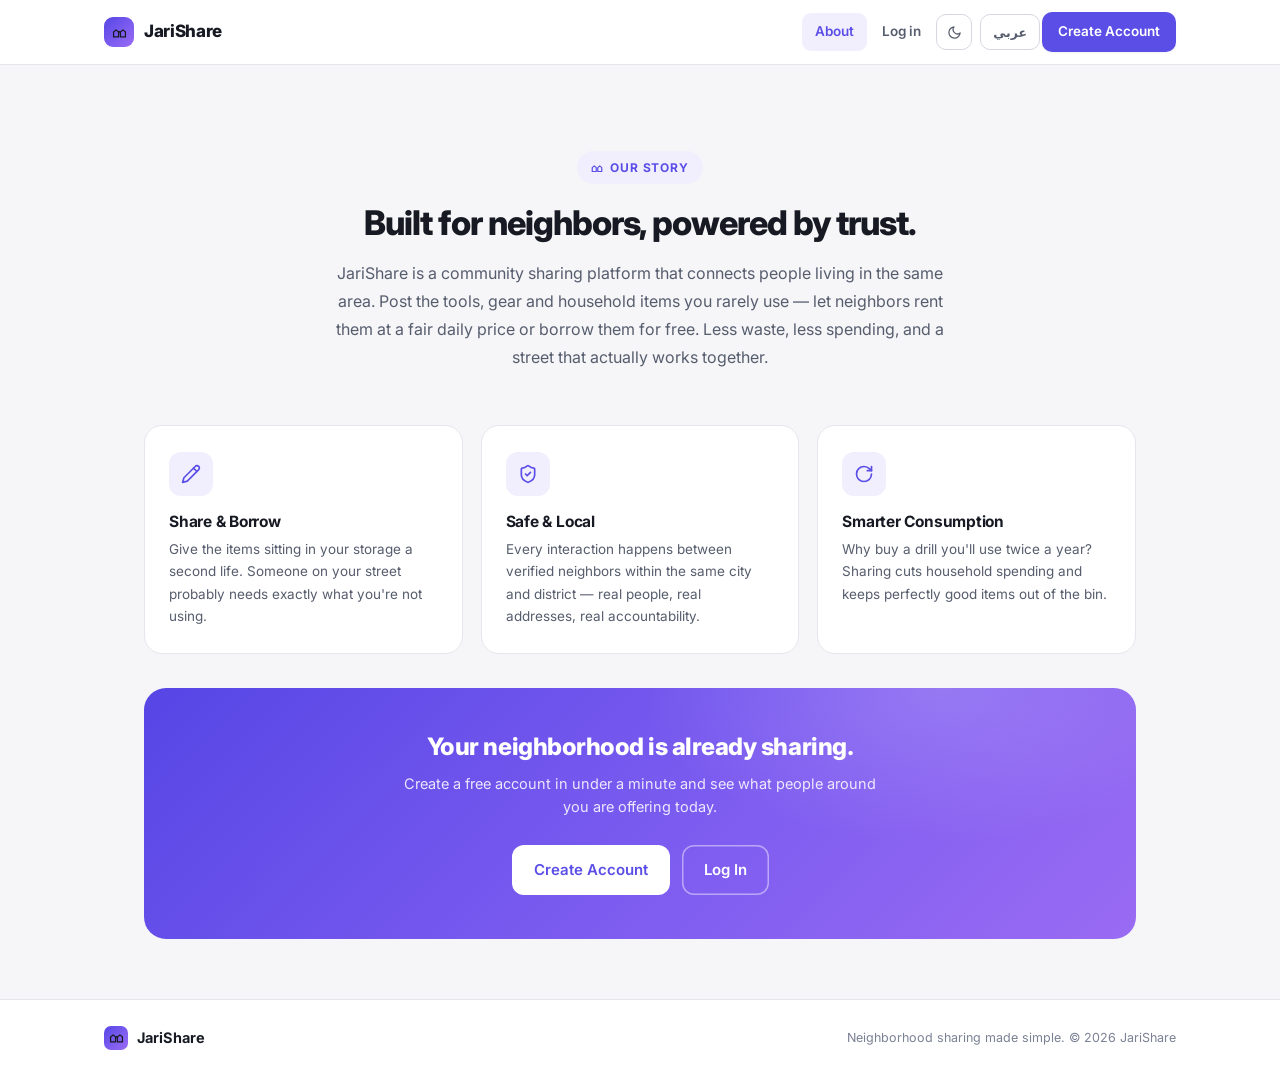
==== commit fc6310e6: "Use the 3D neighborhood artwork as the auth banner background; remove SVG scenes" ====
--- a/about.html
+++ b/about.html
@@ -60,65 +60,6 @@
     </div>
 
     <div class="about-cta">
-      <svg class="banner-scene" viewBox="0 0 480 400" preserveAspectRatio="xMidYMax slice" aria-hidden="true" fill="none" stroke-linecap="round" stroke-linejoin="round">
-        <path d="M96 352Q240 344 384 352" stroke="#fff" stroke-opacity=".22" stroke-width="2"/>
-        <path d="M199 352a7 7 0 0 1 14 0M279 352a6 6 0 0 1 12 0M120 352a6 6 0 0 1 12 0" stroke="#fff" stroke-opacity=".3" stroke-width="1.8"/>
-        <g>
-          <circle cx="205" cy="328" r="6" fill="#FFC9A3" opacity=".14"/>
-          <path d="M205 352v-21" stroke="#fff" stroke-opacity=".3" stroke-width="1.8"/>
-          <circle cx="205" cy="328" r="3" fill="#FFC9A3" opacity=".85"/>
-        </g>
-        <g stroke="#fff" stroke-opacity=".45" stroke-width="1.7">
-          <rect x="282" y="340" width="14" height="12" rx="2"/>
-          <path d="M289 340v12"/>
-        </g>
-        <g stroke="#fff" stroke-opacity=".38" stroke-width="2" opacity=".5">
-          <path d="M220 316v36h48v-36" fill="rgba(255,255,255,.05)"/>
-          <path d="M214 316l30-34 30 34" fill="rgba(255,255,255,.05)"/>
-          <rect class="sc-window" x="236" y="328" width="14" height="12" rx="3" fill="#FFC9A3" stroke="none" opacity=".55"/>
-        </g>
-        <g class="sc-float">
-          <rect x="112" y="206" width="58" height="48" rx="11" fill="rgba(255,255,255,.10)" stroke="rgba(255,255,255,.42)" stroke-width="1.6"/>
-          <rect x="121" y="222" width="15" height="12" rx="2.5" stroke="#fff" stroke-opacity=".72" stroke-width="1.8"/>
-          <path d="M121 227h15M128.5 222v12" stroke="#fff" stroke-opacity=".5" stroke-width="1.4"/>
-          <rect x="143" y="223" width="19" height="5" rx="2.5" fill="#fff" opacity=".42"/>
-          <rect x="143" y="232" width="12" height="5" rx="2.5" fill="#fff" opacity=".3"/>
-        </g>
-        <g>
-          <circle cx="170" cy="208" r="8.5" fill="#fff" opacity=".95"/>
-          <circle cx="170" cy="206.2" r="2" fill="#6C63D2"/>
-          <path d="M166.6 213c.4-2.2 1.9-3.2 3.4-3.2s3 1 3.4 3.2z" fill="#6C63D2"/>
-        </g>
-        <g class="sc-float sc-float2">
-          <rect x="310" y="204" width="58" height="48" rx="11" fill="rgba(255,255,255,.10)" stroke="rgba(255,255,255,.42)" stroke-width="1.6"/>
-          <path d="M317 234h18l-4-10h-10z M326 234v5 M322 241h8" stroke="#fff" stroke-opacity=".72" stroke-width="1.8"/>
-          <rect x="341" y="223" width="19" height="5" rx="2.5" fill="#fff" opacity=".42"/>
-          <rect x="341" y="232" width="12" height="5" rx="2.5" fill="#fff" opacity=".3"/>
-        </g>
-        <g>
-          <circle cx="368" cy="206" r="8.5" fill="#fff" opacity=".95"/>
-          <circle cx="368" cy="204.2" r="2" fill="#6C63D2"/>
-          <path d="M364.6 211c.4-2.2 1.9-3.2 3.4-3.2s3 1 3.4 3.2z" fill="#6C63D2"/>
-        </g>
-        <g stroke="#fff" stroke-opacity=".42" stroke-width="2.4">
-          <path d="M120 296v56h64v-56" fill="rgba(255,255,255,.06)"/>
-          <path d="M110 296l42-46 42 46" fill="rgba(255,255,255,.06)"/>
-          <rect class="sc-window" x="138" y="312" width="28" height="18" rx="4" fill="#FFC9A3" stroke="none" opacity=".75"/>
-          <path d="M152 312v18M138 321h28" stroke="rgba(104,72,205,.5)" stroke-width="1.4"/>
-        </g>
-        <g stroke="#fff" stroke-opacity=".42" stroke-width="2.4">
-          <path d="M296 296v56h64v-56" fill="rgba(255,255,255,.06)"/>
-          <path d="M286 296l42-46 42 46" fill="rgba(255,255,255,.06)"/>
-          <rect class="sc-window" x="314" y="312" width="28" height="18" rx="4" fill="#FFC9A3" stroke="none" opacity=".75"/>
-          <path d="M328 312v18M314 321h28" stroke="rgba(104,72,205,.5)" stroke-width="1.4"/>
-        </g>
-        <path class="sc-route" d="M152 246Q240 216 328 246" stroke="#fff" stroke-opacity=".38" stroke-dasharray="1 9" stroke-width="2"/>
-        <g class="sc-item">
-          <rect x="-8" y="-7" width="16" height="14" rx="3.5" stroke="#fff" stroke-width="2"/>
-          <path d="M0 -7v14" stroke="#fff" stroke-width="1.6"/>
-        </g>
-      </svg>
-
       <h2 class="cta-title" data-i18n="about.ctaTitle">Your neighborhood is already sharing.</h2>
       <p class="cta-text" data-i18n="about.ctaText">Create a free account in under a minute and see what people around you are offering today.</p>
       <div class="cta-actions">
--- a/style.css
+++ b/style.css
@@ -390,11 +390,40 @@
   padding: 46px 42px;
   display: flex; flex-direction: column;
   position: relative;
-}
+  overflow: hidden;
+}
+/* The 3D neighborhood artwork as the banner background */
+.auth-banner::before {
+  content: ""; position: absolute; inset: 0;
+  background: url("images/auth-bg.jpg") center / cover no-repeat;
+}
+/* Indigo readability layer so the white copy stays crisp over the photo */
 .auth-banner::after {
   content: ""; position: absolute; inset: 0;
-  background: radial-gradient(420px 260px at 90% 0%, rgba(255,255,255,.14), transparent 65%);
+  background: linear-gradient(102deg,
+    rgba(30, 22, 98, .95) 0%,
+    rgba(40, 30, 124, .74) 36%,
+    rgba(52, 40, 152, .36) 70%,
+    rgba(58, 45, 160, .2) 100%);
   pointer-events: none;
+}
+/* RTL text hugs the banner's right edge — mirror the shading with it */
+[dir="rtl"] .auth-banner::after {
+  background: linear-gradient(258deg,
+    rgba(30, 22, 98, .95) 0%,
+    rgba(40, 30, 124, .74) 36%,
+    rgba(52, 40, 152, .36) 70%,
+    rgba(58, 45, 160, .2) 100%);
+}
+@media (prefers-reduced-motion: no-preference) {
+  .auth-banner::before {
+    animation: bannerDrift 44s ease-in-out infinite alternate;
+    will-change: transform;
+  }
+  @keyframes bannerDrift {
+    from { transform: scale(1); }
+    to   { transform: scale(1.09) translate(1.4%, -1.6%); }
+  }
 }
 .auth-brand {
   display: inline-flex; align-items: center; gap: 10px;
@@ -770,7 +799,6 @@
   background: radial-gradient(500px 260px at 80% 0%, rgba(255,255,255,.16), transparent 60%);
   pointer-events: none;
 }
-.about-cta .banner-scene { opacity: .95; }
 .cta-title { font-size: 24px; font-weight: 800; letter-spacing: -0.02em; position: relative; }
 .cta-text { font-size: 14.5px; color: rgba(255,255,255,.86); margin: 10px auto 0; max-width: 480px; position: relative; }
 .cta-actions { display: flex; justify-content: center; gap: 12px; margin-top: 26px; position: relative; }
@@ -963,51 +991,6 @@
 /* ==========================================================
    Auth pages — v2 polish
    ========================================================== */
-.banner-glow {
-  position: absolute; border-radius: 50%;
-  filter: blur(64px); pointer-events: none;
-}
-.banner-glow.g1 { width: 230px; height: 230px; background: rgba(163, 118, 255, .55); top: -80px; inset-inline-start: -70px; }
-.banner-glow.g2 { width: 270px; height: 270px; background: rgba(64, 52, 200, .45); bottom: -100px; inset-inline-end: -80px; }
-.banner-scene {
-  position: absolute; inset: 0; width: 100%; height: 100%;
-  color: #fff; pointer-events: none;
-}
-.sc-item { transform: translate(150px, 248px); opacity: 0; }
-
-/* Scene animation — anchored to the banner bottom, never fights the copy.
-   Reduced motion keeps everything static. */
-@media (prefers-reduced-motion: no-preference) {
-  .sc-route { animation: scRoute 1.15s linear infinite; }
-  .sc-window { animation: scBlink 7.5s ease-in-out infinite; }
-  .sc-window.d2 { animation-delay: 2.5s; }
-  .sc-window.d3 { animation-delay: 5s; }
-  .sc-float { animation: scFloat 6s ease-in-out infinite alternate; }
-  .sc-float2 { animation-duration: 7.4s; animation-delay: 1.3s; }
-  .sc-item { animation: scItemPass 7.5s cubic-bezier(.45,.05,.35,1) infinite; }
-
-  /* Dotted trail keeps flowing */
-  @keyframes scRoute { to { stroke-dashoffset: -10; } }
-  @keyframes scBlink {
-    0%, 8% { opacity: .25; }
-    14%, 34% { opacity: .95; }
-    48%, 100% { opacity: .25; }
-  }
-  /* Listing cards hover gently like in the brand illustration */
-  @keyframes scFloat {
-    from { transform: translateY(-3px); }
-    to   { transform: translateY(3px); }
-  }
-  /* The shared item hops from one neighbor's house to the other */
-  @keyframes scItemPass {
-    0%   { transform: translate(150px, 248px) scale(.5); opacity: 0; }
-    12%  { transform: translate(163px, 240px) scale(.95); opacity: 1; }
-    50%  { transform: translate(240px, 231px) scale(1.03); opacity: 1; }
-    88%  { transform: translate(317px, 240px) scale(.95); opacity: 1; }
-    96%  { transform: translate(328px, 246px) scale(.6); opacity: 0; }
-    100% { transform: translate(330px, 248px) scale(.5); opacity: 0; }
-  }
-}
 .banner-badge {
   display: inline-flex; align-items: center; gap: 7px;
   padding: 6px 13px; border-radius: 999px;
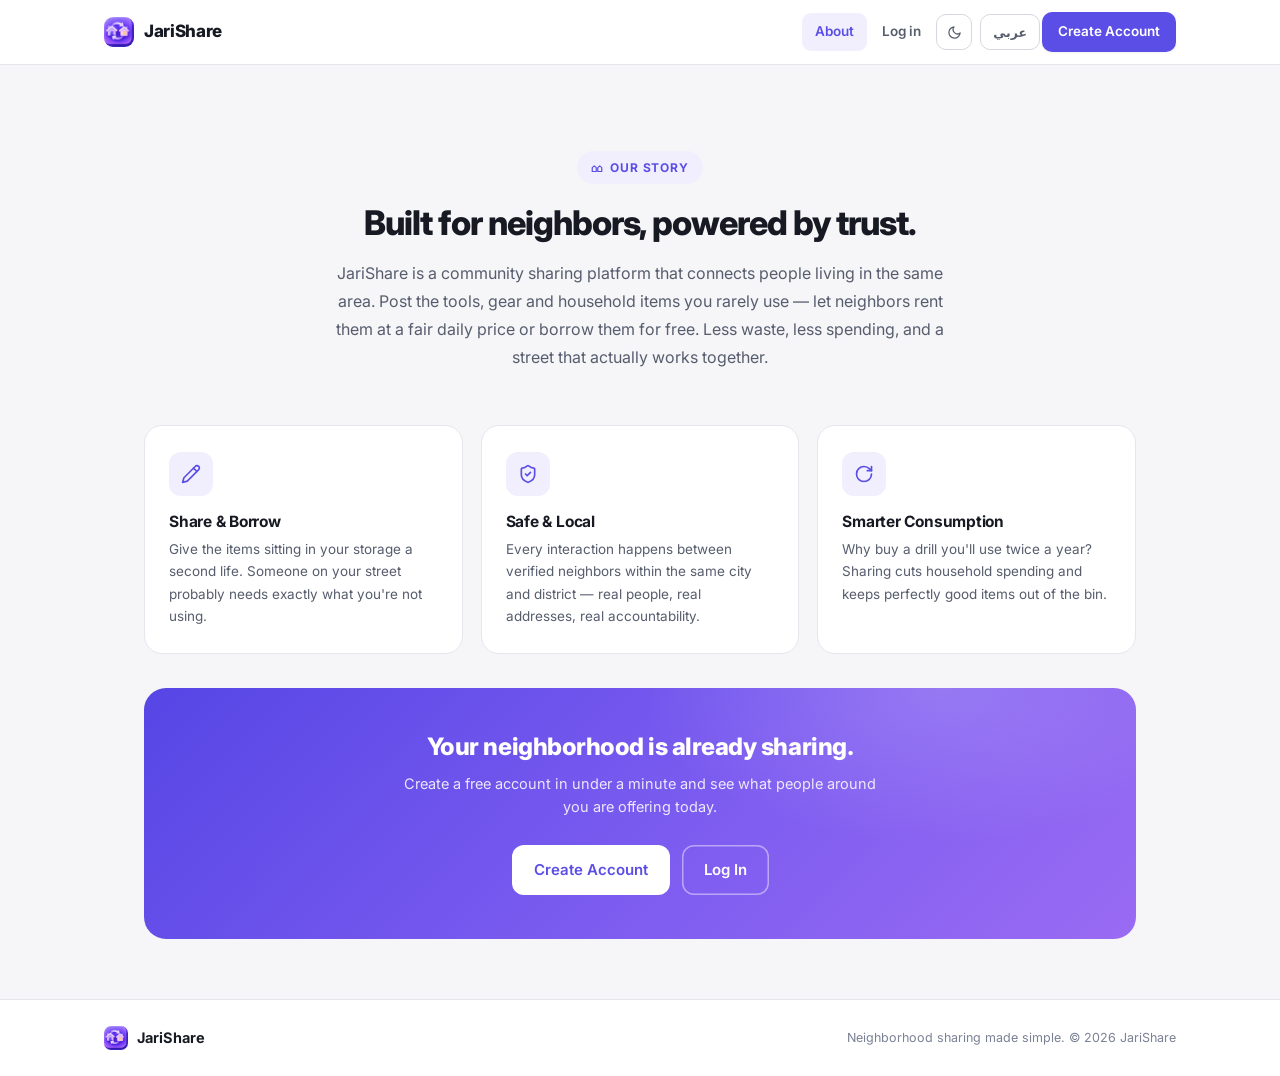
==== commit 1d2d63e8: "Use the 3D icon artwork as favicon and brand mark across the site" ====
--- a/about.html
+++ b/about.html
@@ -4,7 +4,7 @@
   <meta charset="UTF-8">
   <meta name="viewport" content="width=device-width, initial-scale=1.0">
   <title>JariShare — About</title>
-  <link rel="icon" href="data:image/svg+xml,%3Csvg xmlns='http://www.w3.org/2000/svg' viewBox='0 0 32 32'%3E%3Crect width='32' height='32' rx='8' fill='%235B4EE6'/%3E%3Cpath d='M6 16 16 8l10 8M10 15v9h12v-9' stroke='white' stroke-width='2.2' fill='none' stroke-linecap='round' stroke-linejoin='round'/%3E%3C/svg%3E">
+  <link rel="icon" type="image/png" href="images/icon.png">
   <script>
     /* Apply saved theme before first paint */
     (function () {
--- a/style.css
+++ b/style.css
@@ -272,9 +272,10 @@
 }
 .brand-mark {
   width: 30px; height: 30px; border-radius: 9px;
-  background: var(--gradient-brand);
   display: grid; place-items: center; flex: none;
-}
+  overflow: hidden;
+}
+.brand-mark img { width: 100%; height: 100%; object-fit: cover; display: block; }
 .nav-links { display: flex; align-items: center; gap: 2px; flex-wrap: wrap; }
 .nav-link {
   padding: 8px 13px; border-radius: 9px;
@@ -430,7 +431,7 @@
   font-size: 19px; font-weight: 800; letter-spacing: -0.02em;
   position: relative; z-index: 1;
 }
-.auth-brand .brand-mark { background: rgba(255,255,255,.18); width: 32px; height: 32px; border-radius: 10px; }
+.auth-brand .brand-mark { width: 32px; height: 32px; border-radius: 10px; }
 .auth-banner-main { margin-top: auto; position: relative; z-index: 1; }
 .auth-banner-title { font-size: 25px; font-weight: 800; letter-spacing: -0.02em; margin-bottom: 10px; }
 .auth-banner-text { font-size: 14.5px; line-height: 1.65; color: rgba(255,255,255,.88); max-width: 300px; }
@@ -865,21 +866,8 @@
 .st-unavailable { background-color: var(--st-unavailable-bg); color: var(--st-unavailable-fg); background-image: var(--st-unavailable-arrow); }
 
 /* ==========================================================
-   Animated brand mark — an item traveling between two homes
-   ========================================================== */
-.logo-item { animation: logo-swap 2.9s ease-in-out infinite; }
-.logo-house-l { animation: logo-dim-l 2.9s ease-in-out infinite; }
-.logo-house-r { animation: logo-dim-r 2.9s ease-in-out infinite; }
-@keyframes logo-swap {
-  0%, 14%   { transform: translateX(0); }
-  43%, 57%  { transform: translateX(6.5px); }
-  86%, 100% { transform: translateX(0); }
-}
-@keyframes logo-dim-l { 0%, 14% { opacity: 1; } 43%, 57% { opacity: .4; } 86%, 100% { opacity: 1; } }
-@keyframes logo-dim-r { 0%, 14% { opacity: .4; } 43%, 57% { opacity: 1; } 86%, 100% { opacity: .4; } }
-@media (prefers-reduced-motion: reduce) {
-  .logo-item, .logo-house-l, .logo-house-r { animation: none; }
-}
+   Brand mark — the 3D icon artwork (images/icon.png)
+   ========================================================== */
 
 /* ==========================================================
    Navbar tools — theme & language switches
